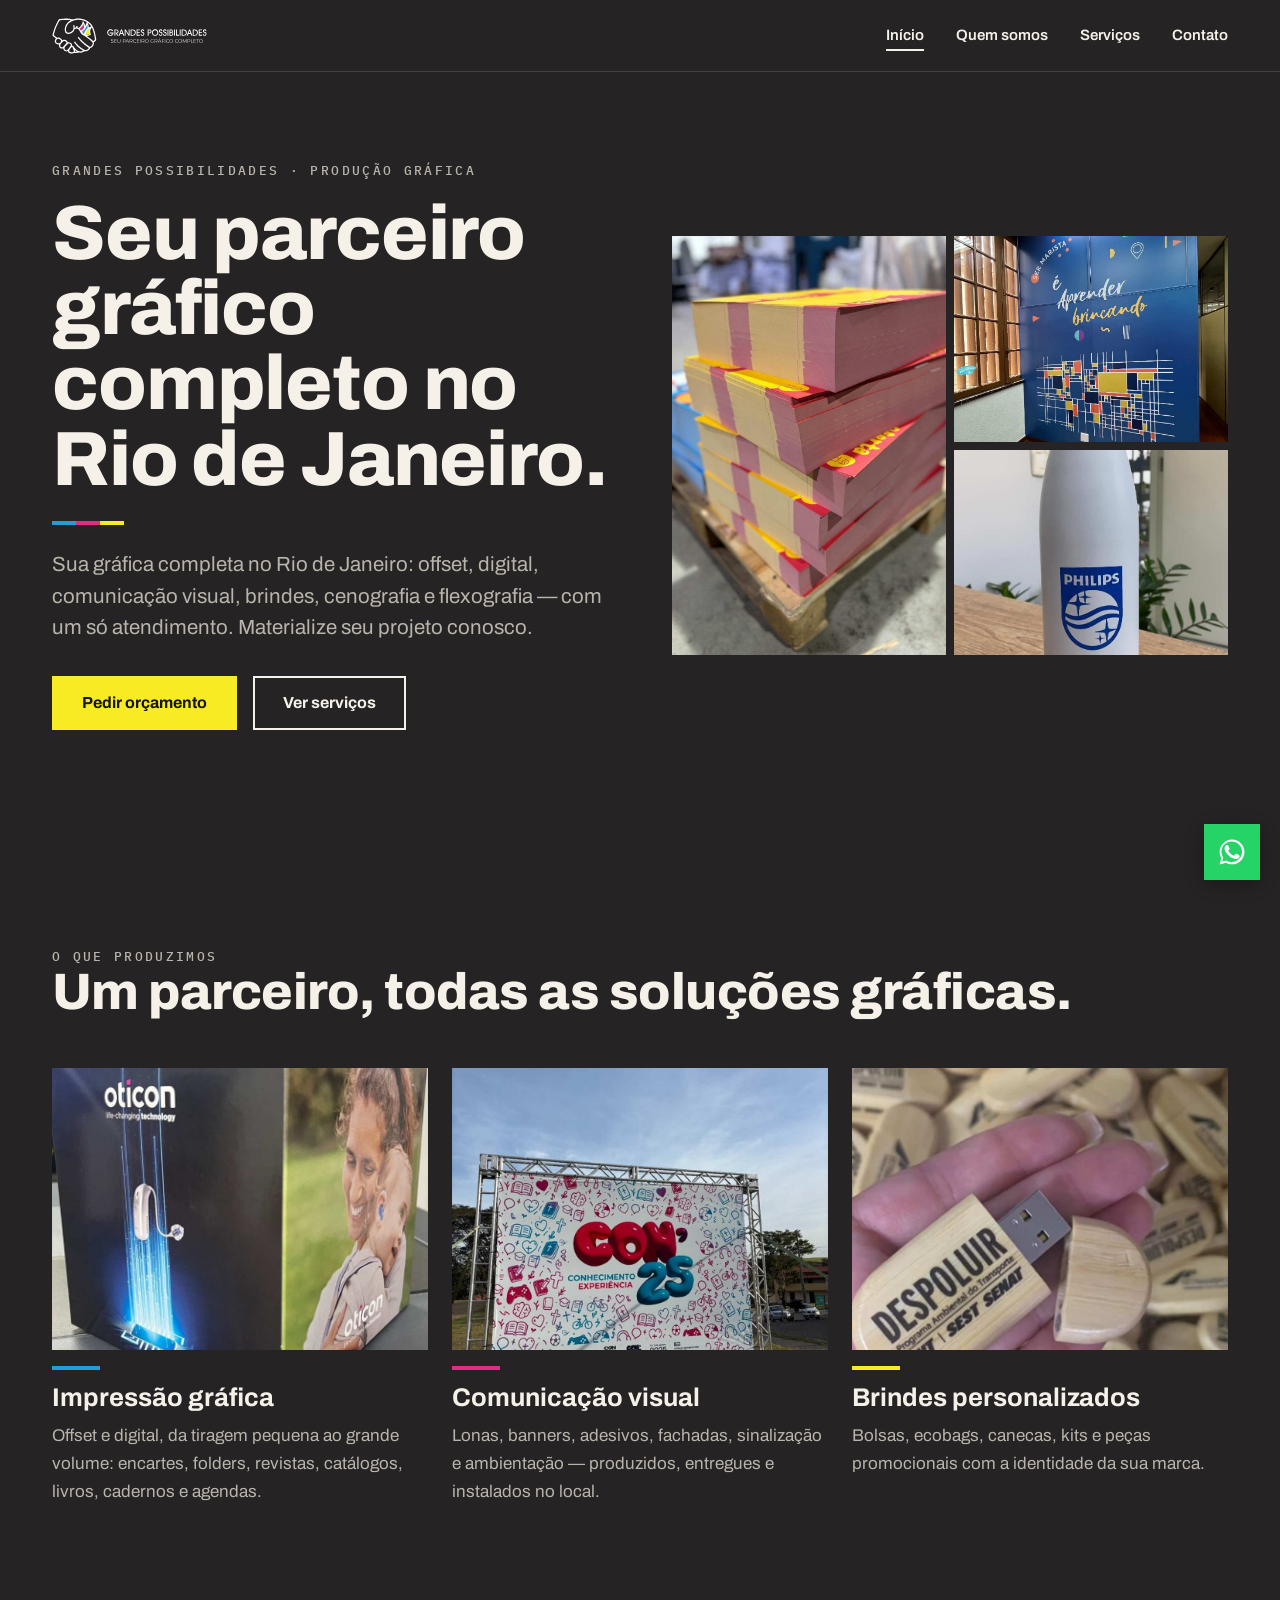
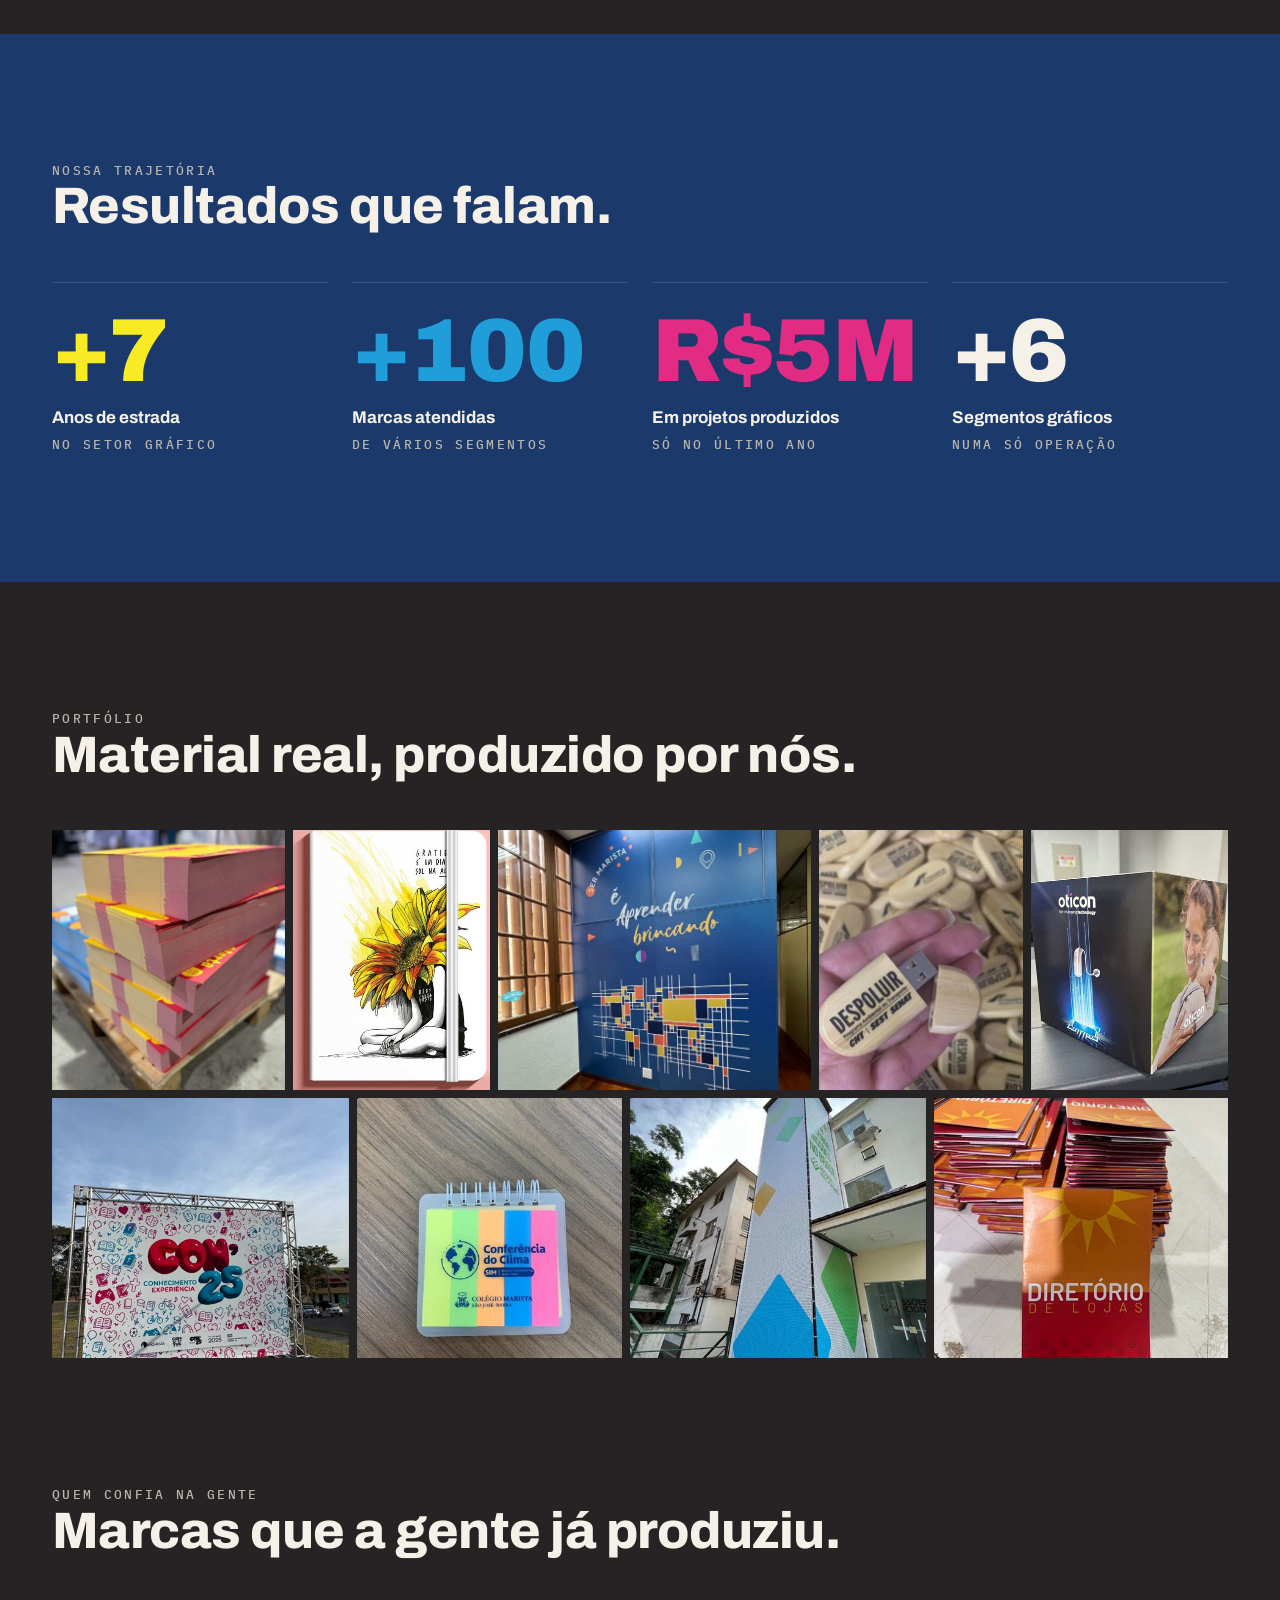
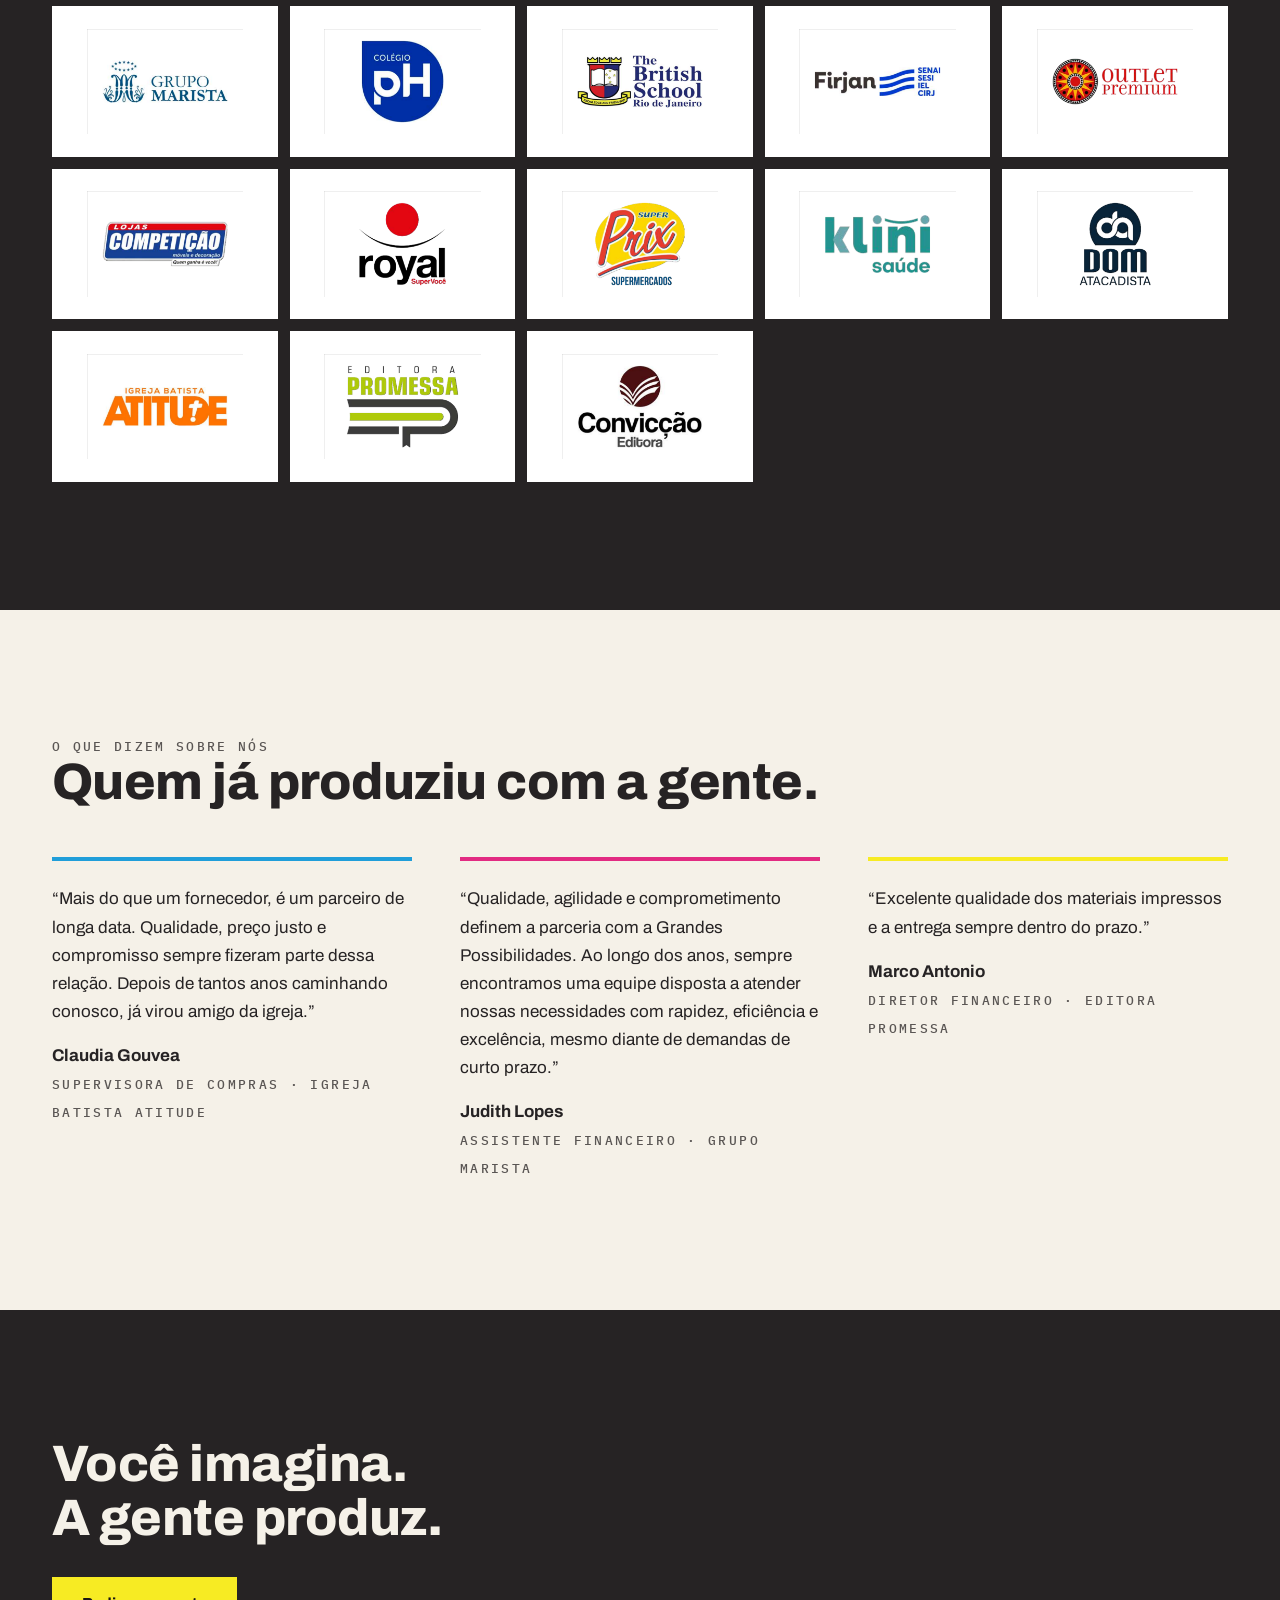
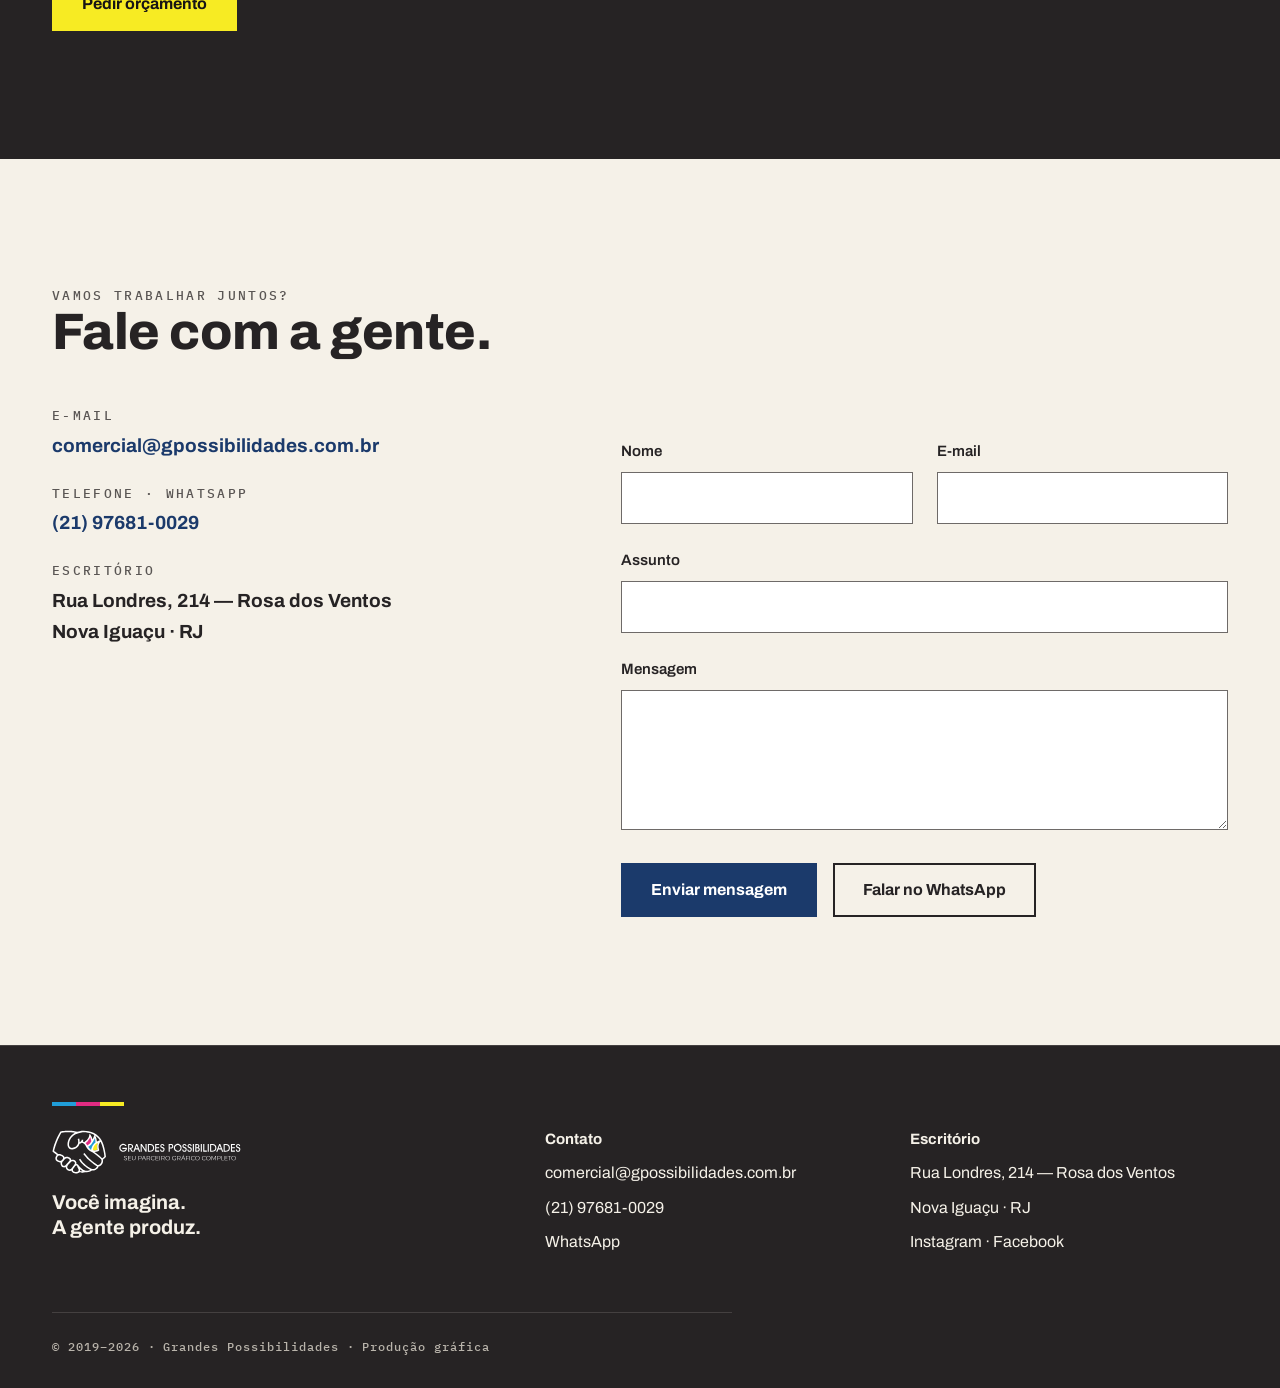
==== index.html @ 7c9da048 "Redesenha o site conforme o capitulo 09 do manual Aplica "A marca em tela", o capitulo que faltava n" ====
<!DOCTYPE html>
<html lang="pt-BR">
<head>
<meta charset="utf-8">
<meta name="viewport" content="width=device-width, initial-scale=1">

<title>Gráfica no Rio de Janeiro | Impressos e Brindes</title>
<meta name="description" content="Gráfica completa no Rio de Janeiro: impressos (folder, revista, panfleto, livro, encarte), comunicação visual, banners, adesivos e brindes personalizados. Peça seu orçamento!">
<link rel="canonical" href="https://www.gpossibilidades.com.br/">

<meta property="og:type" content="website">
<meta property="og:site_name" content="Grandes Possibilidades">
<meta property="og:locale" content="pt_BR">
<meta property="og:title" content="Gráfica no Rio de Janeiro | Impressos e Brindes">
<meta property="og:description" content="Produtora gráfica completa: offset, digital, comunicação visual, brindes, cenografia e flexografia — com um só atendimento.">
<meta property="og:url" content="https://www.gpossibilidades.com.br/">
<meta property="og:image" content="https://www.gpossibilidades.com.br/assets/img/producao/impressao-01.jpg">
<meta name="twitter:card" content="summary_large_image">

<link rel="icon" href="/favicon.ico" sizes="16x16 32x32 48x48">
<link rel="icon" href="/favicon.svg" type="image/svg+xml">
<link rel="icon" href="/assets/img/favicon-48.png" sizes="48x48" type="image/png">
<link rel="icon" href="/assets/img/favicon-192.png" sizes="192x192" type="image/png">
<link rel="apple-touch-icon" href="/assets/img/apple-touch-icon.png">
<link rel="preload" as="font" type="font/woff2" href="/assets/fontes/archivo-var-latin.woff2" crossorigin>
<link rel="stylesheet" href="/assets/css/style.css">

<script type="application/ld+json">
{
  "@context": "https://schema.org",
  "@type": "LocalBusiness",
  "@id": "https://www.gpossibilidades.com.br/#empresa",
  "name": "Grandes Possibilidades",
  "alternateName": "Grandes Possibilidades Produção Gráfica",
  "description": "Produtora gráfica completa no Rio de Janeiro: impressão offset e digital, comunicação visual, brindes personalizados, cenografia e flexografia.",
  "slogan": "Você imagina. A gente produz.",
  "url": "https://www.gpossibilidades.com.br/",
  "logo": "https://www.gpossibilidades.com.br/assets/img/logo-horizontal.svg",
  "image": "https://www.gpossibilidades.com.br/assets/img/producao/impressao-01.jpg",
  "telephone": "+5521976810029",
  "email": "comercial@gpossibilidades.com.br",
  "foundingDate": "2019",
  "priceRange": "$$",
  "address": {
    "@type": "PostalAddress",
    "streetAddress": "Rua Londres, 214 — Rosa dos Ventos",
    "addressLocality": "Nova Iguaçu",
    "addressRegion": "RJ",
    "addressCountry": "BR"
  },
  "areaServed": [
    { "@type": "City", "name": "Nova Iguaçu" },
    { "@type": "City", "name": "Rio de Janeiro" },
    { "@type": "AdministrativeArea", "name": "Baixada Fluminense" },
    { "@type": "State", "name": "Rio de Janeiro" }
  ],
  "sameAs": [
    "https://www.facebook.com/gpossibilidades",
    "https://www.instagram.com/gpossibilidades/"
  ]
}
</script>
</head>

<body>

<a class="sr-only" href="#conteudo">Ir para o conteúdo</a>

<header class="topo">
  <div class="container">
    <a class="marca" href="/" aria-label="Grandes Possibilidades — página inicial">
      <img src="/assets/img/logo-horizontal-branco.svg" alt="Grandes Possibilidades — seu parceiro gráfico completo" width="158" height="36">
    </a>
    <button class="menu-abrir" type="button" aria-expanded="false" aria-controls="menu">Menu</button>
    <nav class="nav" id="menu" aria-label="Menu principal">
      <ul>
        <li><a href="/" aria-current="page">Início</a></li>
        <li><a href="/quem-somos">Quem somos</a></li>
        <li><a href="/servicos">Serviços</a></li>
        <li><a href="/#contato">Contato</a></li>
      </ul>
    </nav>
  </div>
</header>

<main id="conteudo">

  <!-- 1 · TOPO -->
  <section class="capa grafite">
    <div class="container">
      <div>
        <p class="rotulo rotulo--suave">Grandes Possibilidades · Produção gráfica</p>
        <h1>Seu parceiro gráfico completo no Rio de Janeiro.</h1>
        <div class="barra-cmyk" aria-hidden="true"><span></span><span></span><span></span></div>
        <p class="lead">Sua gráfica completa no Rio de Janeiro: offset, digital, comunicação visual, brindes, cenografia e flexografia — com um só atendimento. Materialize seu projeto conosco.</p>
        <div class="acoes">
          <a class="botao botao--primario" href="https://wa.me/5521976810029?text=Ol%C3%A1%21%20Gostaria%20de%20um%20or%C3%A7amento." target="_blank" rel="noopener">Pedir orçamento</a>
          <a class="botao botao--secundario" href="/servicos">Ver serviços</a>
        </div>
      </div>
      <div class="capa-fotos">
        <figure><img src="/assets/img/producao/impressao-01.jpg" width="960" height="1280" alt="Encartes impressos em offset empilhados após o corte" fetchpriority="high"></figure>
        <figure><img src="/assets/img/producao/comunicacao-01.jpg" width="977" height="923" alt="Adesivação de parede instalada em ambiente de escola"></figure>
        <figure><img src="/assets/img/producao/brindes-02.jpg" width="723" height="1131" alt="Garrafa térmica personalizada com a marca do cliente"></figure>
      </div>
    </div>
  </section>

  <!-- 2 · SERVIÇOS -->
  <section class="secao grafite" aria-labelledby="t-servicos">
    <div class="container">
      <p class="rotulo rotulo--suave">O que produzimos</p>
      <h2 id="t-servicos">Um parceiro, todas as soluções gráficas.</h2>
      <div class="cartoes">
        <a class="cartao" href="/impressao-grafica">
          <figure><img src="/assets/img/producao/impressao-03.jpg" width="786" height="1280" loading="lazy" alt="Catálogo com acabamento e encadernação produzidos na gráfica"></figure>
          <div class="traco traco--ciano"></div>
          <h3>Impressão gráfica</h3>
          <p>Offset e digital, da tiragem pequena ao grande volume: encartes, folders, revistas, catálogos, livros, cadernos e agendas.</p>
        </a>
        <a class="cartao" href="/comunicacao-visual">
          <figure><img src="/assets/img/producao/comunicacao-02.jpg" width="972" height="1280" loading="lazy" alt="Painel de grande formato montado em estrutura para evento"></figure>
          <div class="traco traco--magenta"></div>
          <h3>Comunicação visual</h3>
          <p>Lonas, banners, adesivos, fachadas, sinalização e ambientação — produzidos, entregues e instalados no local.</p>
        </a>
        <a class="cartao" href="/brindes">
          <figure><img src="/assets/img/producao/brindes-01.jpg" width="819" height="1280" loading="lazy" alt="Pendrive de madeira personalizado com a marca do cliente"></figure>
          <div class="traco traco--amarelo"></div>
          <h3>Brindes personalizados</h3>
          <p>Bolsas, ecobags, canecas, kits e peças promocionais com a identidade da sua marca.</p>
        </a>
      </div>
    </div>
  </section>

  <!-- 3 · NÚMEROS -->
  <section class="secao azul" aria-labelledby="t-numeros">
    <div class="container">
      <p class="rotulo" style="color:var(--texto-2-escuro)">Nossa trajetória</p>
      <h2 id="t-numeros">Resultados que falam.</h2>
      <div class="numeros">
        <div>
          <span class="numero destaque-amarelo">+7</span>
          <span class="titulo">Anos de estrada</span>
          <span class="rotulo rotulo--suave">no setor gráfico</span>
        </div>
        <div>
          <span class="numero destaque-ciano">+100</span>
          <span class="titulo">Marcas atendidas</span>
          <span class="rotulo rotulo--suave">de vários segmentos</span>
        </div>
        <div>
          <span class="numero destaque-magenta">R$5M</span>
          <span class="titulo">Em projetos produzidos</span>
          <span class="rotulo rotulo--suave">só no último ano</span>
        </div>
        <div>
          <span class="numero">+6</span>
          <span class="titulo">Segmentos gráficos</span>
          <span class="rotulo rotulo--suave">numa só operação</span>
        </div>
      </div>
    </div>
  </section>

  <!-- 4 · PORTFÓLIO -->
  <section class="secao grafite" aria-labelledby="t-portfolio">
    <div class="container">
      <p class="rotulo rotulo--suave">Portfólio</p>
      <h2 id="t-portfolio">Material real, produzido por nós.</h2>
      <div class="galeria">
        <button type="button"><img src="/assets/img/producao/impressao-01-640.jpg" data-grande="/assets/img/producao/impressao-01.jpg" loading="lazy" alt="Encartes impressos em offset empilhados após o corte"></button>
        <button type="button"><img src="/assets/img/producao/impressao-02-640.jpg" data-grande="/assets/img/producao/impressao-02.jpg" loading="lazy" alt="Agenda de capa dura com ilustração impressa em quatro cores"></button>
        <button type="button"><img src="/assets/img/producao/comunicacao-01-640.jpg" data-grande="/assets/img/producao/comunicacao-01.jpg" loading="lazy" alt="Adesivação de parede instalada em ambiente de escola"></button>
        <button type="button"><img src="/assets/img/producao/brindes-01-640.jpg" data-grande="/assets/img/producao/brindes-01.jpg" loading="lazy" alt="Pendrive de madeira personalizado com a marca do cliente"></button>
        <button type="button"><img src="/assets/img/producao/impressao-03-640.jpg" data-grande="/assets/img/producao/impressao-03.jpg" loading="lazy" alt="Catálogo com acabamento e encadernação produzidos na gráfica"></button>
        <button type="button"><img src="/assets/img/producao/comunicacao-02-640.jpg" data-grande="/assets/img/producao/comunicacao-02.jpg" loading="lazy" alt="Painel de grande formato montado em estrutura para evento"></button>
        <button type="button"><img src="/assets/img/producao/brindes-03-640.jpg" data-grande="/assets/img/producao/brindes-03.jpg" loading="lazy" alt="Bloco de anotações personalizado para conferência"></button>
        <button type="button"><img src="/assets/img/producao/comunicacao-03-640.jpg" data-grande="/assets/img/producao/comunicacao-03.jpg" loading="lazy" alt="Fachada de prédio com lona impressa em grande formato"></button>
        <button type="button"><img src="/assets/img/producao/impressao-04-640.jpg" data-grande="/assets/img/producao/impressao-04.jpg" loading="lazy" alt="Diretório de lojas impresso com acabamento especial"></button>
      </div>
    </div>
  </section>

  <!-- 5 · CLIENTES -->
  <section class="secao grafite" aria-labelledby="t-clientes" style="padding-top:0">
    <div class="container">
      <p class="rotulo rotulo--suave">Quem confia na gente</p>
      <h2 id="t-clientes">Marcas que a gente já produziu.</h2>
      <div class="clientes">
        <div><img src="/assets/img/clientes/grupo-marista.png" loading="lazy" alt="Grupo Marista"></div>
        <div><img src="/assets/img/clientes/colegio-ph.png" loading="lazy" alt="Colégio pH"></div>
        <div><img src="/assets/img/clientes/british-school.png" loading="lazy" alt="The British School Rio de Janeiro"></div>
        <div><img src="/assets/img/clientes/firjan.png" loading="lazy" alt="Firjan SENAI SESI IEL CIRJ"></div>
        <div><img src="/assets/img/clientes/outlet-premium.png" loading="lazy" alt="Outlet Premium"></div>
        <div><img src="/assets/img/clientes/lojas-competicao.png" loading="lazy" alt="Lojas Competição"></div>
        <div><img src="/assets/img/clientes/royal.png" loading="lazy" alt="Royal SuperVocê"></div>
        <div><img src="/assets/img/clientes/super-prix.png" loading="lazy" alt="Super Prix Supermercados"></div>
        <div><img src="/assets/img/clientes/klini-saude.png" loading="lazy" alt="Klini Saúde"></div>
        <div><img src="/assets/img/clientes/dom-atacadista.png" loading="lazy" alt="DOM Atacadista"></div>
        <div><img src="/assets/img/clientes/igreja-batista-atitude.png" loading="lazy" alt="Igreja Batista Atitude"></div>
        <div><img src="/assets/img/clientes/editora-promessa.png" loading="lazy" alt="Editora Promessa"></div>
        <div><img src="/assets/img/clientes/conviccao-editora.png" loading="lazy" alt="Convicção Editora"></div>
      </div>
    </div>
  </section>

  <!-- 6 · DEPOIMENTOS -->
  <section class="secao creme" aria-labelledby="t-depoimentos">
    <div class="container">
      <p class="rotulo rotulo--suave">O que dizem sobre nós</p>
      <h2 id="t-depoimentos">Quem já produziu com a gente.</h2>
      <div class="depoimentos">
        <blockquote>
          <p>“Mais do que um fornecedor, é um parceiro de longa data. Qualidade, preço justo e compromisso sempre fizeram parte dessa relação. Depois de tantos anos caminhando conosco, já virou amigo da igreja.”</p>
          <cite>Claudia Gouvea</cite>
          <span class="rotulo rotulo--suave">Supervisora de Compras · Igreja Batista Atitude</span>
        </blockquote>
        <blockquote>
          <p>“Qualidade, agilidade e comprometimento definem a parceria com a Grandes Possibilidades. Ao longo dos anos, sempre encontramos uma equipe disposta a atender nossas necessidades com rapidez, eficiência e excelência, mesmo diante de demandas de curto prazo.”</p>
          <cite>Judith Lopes</cite>
          <span class="rotulo rotulo--suave">Assistente Financeiro · Grupo Marista</span>
        </blockquote>
        <blockquote>
          <p>“Excelente qualidade dos materiais impressos e a entrega sempre dentro do prazo.”</p>
          <cite>Marco Antonio</cite>
          <span class="rotulo rotulo--suave">Diretor Financeiro · Editora Promessa</span>
        </blockquote>
      </div>
    </div>
  </section>

  <!-- 7 · ASSINATURA -->
  <section class="secao grafite assinatura">
    <div class="container">
      <h2>Você imagina.<br>A gente produz.</h2>
      <a class="botao botao--primario" href="https://wa.me/5521976810029?text=Ol%C3%A1%21%20Gostaria%20de%20um%20or%C3%A7amento." target="_blank" rel="noopener">Pedir orçamento</a>
    </div>
  </section>

  <!-- 8 · CONTATO -->
  <section class="secao creme" id="contato" aria-labelledby="t-contato">
    <div class="container">
      <p class="rotulo rotulo--suave">Vamos trabalhar juntos?</p>
      <h2 id="t-contato">Fale com a gente.</h2>
      <div class="contato-grid">
        <div>
          <div class="dado">
            <span class="rotulo rotulo--suave">E-mail</span>
            <a class="link" href="mailto:comercial@gpossibilidades.com.br">comercial@gpossibilidades.com.br</a>
          </div>
          <div class="dado">
            <span class="rotulo rotulo--suave">Telefone · WhatsApp</span>
            <a class="link" href="tel:+5521976810029">(21) 97681-0029</a>
          </div>
          <div class="dado">
            <span class="rotulo rotulo--suave">Escritório</span>
            <p>Rua Londres, 214 — Rosa dos Ventos<br>Nova Iguaçu · RJ</p>
          </div>
        </div>
        <form class="form" data-form novalidate>
          <div class="form-linha">
            <div class="campo">
              <label for="nome">Nome</label>
              <input id="nome" name="Nome" type="text" required autocomplete="name">
            </div>
            <div class="campo">
              <label for="email">E-mail</label>
              <input id="email" name="E-mail" type="email" required autocomplete="email">
            </div>
          </div>
          <div class="campo">
            <label for="assunto">Assunto</label>
            <input id="assunto" name="Assunto" type="text">
          </div>
          <div class="campo">
            <label for="mensagem">Mensagem</label>
            <textarea id="mensagem" name="Mensagem"></textarea>
          </div>
          <div class="form-acoes">
            <button class="botao botao--primario" type="submit">Enviar mensagem</button>
            <a class="botao botao--secundario" href="https://wa.me/5521976810029?text=Ol%C3%A1%21%20Gostaria%20de%20um%20or%C3%A7amento." target="_blank" rel="noopener">Falar no WhatsApp</a>
          </div>
          <p class="form-estado" hidden role="status"></p>
        </form>
      </div>
    </div>
  </section>

</main>

<footer class="rodape grafite">
  <div class="container">
    <div class="barra-cmyk" aria-hidden="true"><span></span><span></span><span></span></div>
    <div class="rodape-grid">
      <div>
        <img class="marca-rodape" src="/assets/img/logo-horizontal-branco.svg" alt="Grandes Possibilidades" width="192" height="44" loading="lazy">
        <p class="assinatura-pequena">Você imagina.<br>A gente produz.</p>
      </div>
      <div>
        <h3>Contato</h3>
        <ul>
          <li><a href="mailto:comercial@gpossibilidades.com.br">comercial@gpossibilidades.com.br</a></li>
          <li><a href="tel:+5521976810029">(21) 97681-0029</a></li>
          <li><a href="https://wa.me/5521976810029" target="_blank" rel="noopener">WhatsApp</a></li>
        </ul>
      </div>
      <div>
        <h3>Escritório</h3>
        <ul>
          <li>Rua Londres, 214 — Rosa dos Ventos</li>
          <li>Nova Iguaçu · RJ</li>
          <li><a href="https://www.instagram.com/gpossibilidades/" target="_blank" rel="noopener">Instagram</a> · <a href="https://www.facebook.com/gpossibilidades" target="_blank" rel="noopener">Facebook</a></li>
        </ul>
      </div>
    </div>
    <p class="legal">© 2019–<span data-ano>2026</span> · Grandes Possibilidades · Produção gráfica</p>
  </div>
</footer>

<a class="zap" href="https://wa.me/5521976810029?text=Ol%C3%A1%21%20Gostaria%20de%20um%20or%C3%A7amento." target="_blank" rel="noopener" aria-label="Falar no WhatsApp">
  <svg viewBox="0 0 24 24" aria-hidden="true"><path d="M17.47 14.38c-.3-.15-1.75-.86-2.02-.96-.27-.1-.47-.15-.67.15-.2.3-.77.96-.94 1.16-.17.2-.35.22-.64.07-.3-.15-1.25-.46-2.38-1.47-.88-.78-1.47-1.75-1.65-2.05-.17-.3-.02-.46.13-.6.13-.14.3-.35.45-.52.15-.17.2-.3.3-.5.1-.2.05-.37-.02-.52-.08-.15-.67-1.6-.92-2.2-.24-.58-.49-.5-.67-.51h-.57c-.2 0-.52.07-.79.37-.27.3-1.04 1.01-1.04 2.47s1.06 2.86 1.21 3.06c.15.2 2.1 3.2 5.08 4.49.71.3 1.26.49 1.69.63.71.22 1.36.19 1.87.12.57-.09 1.75-.72 2-1.41.25-.69.25-1.28.17-1.41-.07-.13-.27-.2-.57-.35zM12.04 2C6.58 2 2.13 6.45 2.13 11.91c0 1.75.46 3.45 1.32 4.95L2 22l5.25-1.38c1.45.79 3.08 1.21 4.79 1.21h.01c5.46 0 9.91-4.45 9.91-9.91C21.96 6.45 17.5 2 12.04 2zm0 18.15h-.01c-1.53 0-3.03-.41-4.34-1.19l-.31-.18-3.23.85.86-3.15-.2-.32a8.2 8.2 0 0 1-1.26-4.36c0-4.54 3.7-8.23 8.25-8.23 2.2 0 4.27.86 5.83 2.42a8.19 8.19 0 0 1 2.41 5.82c0 4.54-3.7 8.23-8.24 8.23z"/></svg>
</a>

<script src="/assets/js/main.js"></script>
</body>
</html>
---- assets/css/style.css ----
/* =========================================================
   GRANDES POSSIBILIDADES
   Folha de estilo construída sobre o Manual de Identidade
   Visual, capítulo 09 — "A marca em tela".
   Nenhuma cor, tamanho ou espaço fora destas variáveis.
   ========================================================= */

@font-face {
  font-family: 'Archivo';
  src: url('/assets/fontes/archivo-var-latin.woff2') format('woff2-variations');
  font-weight: 400 900;
  font-display: swap;
}
@font-face {
  font-family: 'IBM Plex Mono';
  src: url('/assets/fontes/plexmono-500-latin.woff2') format('woff2');
  font-weight: 500;
  font-display: swap;
}

:root {
  /* base 80% */
  --grafite: #262324;
  --preto: #171415;
  --creme: #F5F1E8;
  --branco: #FFFFFF;
  --azul: #1B3A6B;
  --texto-2-escuro: #B9B4AB;
  --texto-2-claro: #5A5654;
  --linha-escura: rgba(245, 241, 232, .14);
  --linha-clara: rgba(38, 35, 36, .16);

  /* acento 20% */
  --ciano: #209ED9;
  --magenta: #E22B82;
  --amarelo: #F7EB23;

  /* tipografia */
  --sans: 'Archivo', Arial, Helvetica, sans-serif;
  --mono: 'IBM Plex Mono', ui-monospace, SFMono-Regular, Menlo, monospace;
  --t-h1: clamp(44px, 6vw, 88px);
  --t-h2: clamp(34px, 4vw, 56px);
  --t-h3: clamp(22px, 2vw, 28px);
  --t-lead: clamp(19px, 1.6vw, 22px);
  --t-body: clamp(17px, 1.25vw, 18px);
  --t-num: clamp(56px, 7vw, 96px);
  --t-label: 13px;
  --t-btn: 16px;

  /* espaço e grid */
  --max: 1240px;
  --texto: 680px;
  --margem: clamp(20px, 4vw, 32px);
  --secao: clamp(72px, 10vw, 128px);
  --gap: 24px;
  --raio: 0;

  --cabecalho: 72px;
}

/* ---------------------------------------------------------
   BASE
   --------------------------------------------------------- */

*, *::before, *::after { box-sizing: border-box; }

html {
  scroll-behavior: smooth;
  scroll-padding-top: var(--cabecalho);
  -webkit-text-size-adjust: 100%;
}

body {
  margin: 0;
  font-family: var(--sans);
  font-size: var(--t-body);
  font-weight: 400;
  line-height: 1.65;
  color: var(--creme);
  background: var(--grafite);
  -webkit-font-smoothing: antialiased;
}

img, svg { display: block; max-width: 100%; }
img { height: auto; border: 0; }

a { color: inherit; text-decoration: none; }

h1, h2, h3, h4, p, figure, ul, ol { margin: 0; }
ul, ol { padding: 0; list-style: none; }

button, input, textarea, select { font: inherit; color: inherit; border-radius: var(--raio); }

::selection { background: var(--amarelo); color: var(--preto); }

.sr-only {
  position: absolute; width: 1px; height: 1px;
  padding: 0; margin: -1px; overflow: hidden;
  clip: rect(0 0 0 0); white-space: nowrap; border: 0;
}

/* foco visível — amarelo no escuro, azul no claro */
:focus-visible { outline: 3px solid var(--amarelo); outline-offset: 4px; }
.sobre-creme :focus-visible, .creme :focus-visible { outline-color: var(--azul); }

/* ---------------------------------------------------------
   ESTRUTURA
   --------------------------------------------------------- */

.container {
  width: 100%;
  max-width: var(--max);
  margin: 0 auto;
  padding-inline: var(--margem);
}

.secao { padding-block: var(--secao); }

.grafite { background: var(--grafite); color: var(--creme); }
.creme   { background: var(--creme);   color: var(--grafite); }
.azul    { background: var(--azul);    color: var(--creme); }

.medida { max-width: var(--texto); }

/* ---------------------------------------------------------
   TIPOGRAFIA
   --------------------------------------------------------- */

.h1, h1 { font-size: var(--t-h1); font-weight: 800; line-height: .98; letter-spacing: -.015em; }
.h2, h2 { font-size: var(--t-h2); font-weight: 800; line-height: 1.05; letter-spacing: -.01em; }
.h3, h3 { font-size: var(--t-h3); font-weight: 700; line-height: 1.25; }

.lead { font-size: var(--t-lead); font-weight: 400; line-height: 1.55; }
p { font-size: var(--t-body); line-height: 1.65; max-width: var(--texto); }

.rotulo {
  font-family: var(--mono);
  font-size: var(--t-label);
  font-weight: 500;
  line-height: 1.4;
  letter-spacing: .18em;
  text-transform: uppercase;
}
.rotulo--ciano { color: var(--ciano); }
.rotulo--magenta { color: var(--magenta); }
.rotulo--amarelo { color: var(--amarelo); }
.rotulo--suave { color: var(--texto-2-escuro); }
.creme .rotulo--suave { color: var(--texto-2-claro); }

.numero { font-size: var(--t-num); font-weight: 900; line-height: 1; letter-spacing: -.02em; }

.destaque-amarelo { color: var(--amarelo); }
.destaque-ciano { color: var(--ciano); }
.destaque-magenta { color: var(--magenta); }

/* ---------------------------------------------------------
   BARRA CMYK — assinatura, nunca navegação
   --------------------------------------------------------- */

.barra-cmyk {
  display: flex;
  gap: 0;
  width: 72px;
  height: 4px;
  overflow: hidden;
}
.barra-cmyk span { flex: 1 1 24px; }
.barra-cmyk span:nth-child(1) { background: var(--ciano); }
.barra-cmyk span:nth-child(2) { background: var(--magenta); }
.barra-cmyk span:nth-child(3) { background: var(--amarelo); }

@media (prefers-reduced-motion: no-preference) {
  .barra-cmyk { animation: desenhar .6s ease-out both; transform-origin: left center; }
  @keyframes desenhar { from { transform: scaleX(0); } to { transform: scaleX(1); } }
}

/* ---------------------------------------------------------
   CABEÇALHO
   --------------------------------------------------------- */

.topo {
  position: sticky;
  top: 0;
  z-index: 100;
  height: var(--cabecalho);
  background: var(--grafite);
  border-bottom: 1px solid var(--linha-escura);
}
.topo .container {
  height: 100%;
  display: flex;
  align-items: center;
  justify-content: space-between;
  gap: var(--gap);
}
.marca img { height: 36px; width: auto; }

.menu-abrir { display: none; background: none; border: 0; padding: 8px 0; cursor: pointer; font-weight: 600; font-size: 15px; color: var(--creme); }

.nav ul { display: flex; align-items: center; gap: 32px; }
.nav a {
  font-size: 15px;
  font-weight: 600;
  padding-block: 6px;
  border-bottom: 2px solid transparent;
  transition: border-color .15s, color .15s;
}
.nav a:hover { border-bottom-color: var(--linha-escura); }
.nav [aria-current="page"] { border-bottom-color: var(--creme); }

/* ---------------------------------------------------------
   BOTÕES
   --------------------------------------------------------- */

.botao {
  display: inline-flex;
  align-items: center;
  justify-content: center;
  gap: 10px;
  font-size: var(--t-btn);
  font-weight: 700;
  line-height: 1;
  padding: 17px 28px;
  border: 2px solid transparent;
  cursor: pointer;
  text-align: center;
  transition: background-color .15s, color .15s, border-color .15s;
}

/* sobre grafite */
.botao--primario { background: var(--amarelo); color: var(--preto); border-color: var(--amarelo); }
.botao--primario:hover { background: var(--creme); border-color: var(--creme); }
.botao--secundario { background: transparent; color: var(--creme); border-color: var(--creme); }
.botao--secundario:hover { background: var(--creme); color: var(--grafite); }

/* sobre creme */
.creme .botao--primario { background: var(--azul); color: var(--branco); border-color: var(--azul); }
.creme .botao--primario:hover { background: var(--grafite); border-color: var(--grafite); }
.creme .botao--secundario { color: var(--grafite); border-color: var(--grafite); }
.creme .botao--secundario:hover { background: var(--grafite); color: var(--creme); }

/* links de texto */
.link { color: var(--ciano); border-bottom: 1px solid transparent; transition: color .15s, border-color .15s; }
.link:hover { color: var(--amarelo); border-bottom-color: var(--amarelo); }
.creme .link { color: var(--azul); }
.creme .link:hover { color: var(--grafite); border-bottom-color: var(--grafite); }

/* ---------------------------------------------------------
   TOPO DA HOME
   --------------------------------------------------------- */

.capa { padding-block: clamp(48px, 7vw, 96px); }
.capa .container {
  display: grid;
  grid-template-columns: minmax(0, 1fr) minmax(0, 1fr);
  gap: clamp(32px, 5vw, 72px);
  align-items: center;
}
.capa h1 { margin-block: 16px 0; }
.capa .barra-cmyk { margin-block: 24px; }
.capa .lead { color: var(--texto-2-escuro); }
.capa .acoes { display: flex; gap: 16px; flex-wrap: wrap; margin-top: 32px; }

.capa-fotos { display: grid; grid-template-columns: 1fr 1fr; gap: 8px; }
.capa-fotos figure { margin: 0; overflow: hidden; background: var(--preto); }
.capa-fotos img { width: 100%; height: 100%; object-fit: cover; }
.capa-fotos figure:first-child { grid-row: span 2; }
.capa-fotos figure:first-child img { aspect-ratio: 3/4; }
.capa-fotos figure:not(:first-child) img { aspect-ratio: 4/3; }

/* ---------------------------------------------------------
   CARTÕES DE SERVIÇO
   --------------------------------------------------------- */

.cartoes { display: grid; grid-template-columns: repeat(3, minmax(0, 1fr)); gap: var(--gap); margin-top: 48px; }
.cartao { display: block; }
.cartao figure { margin: 0 0 16px; overflow: hidden; background: var(--preto); }
.cartao img { width: 100%; aspect-ratio: 4/3; object-fit: cover; transition: transform .2s; }
.cartao:hover img { transform: scale(1.03); }
.cartao .traco { width: 48px; height: 4px; margin-bottom: 12px; }
.cartao h3 { margin-bottom: 8px; }
.cartao p { color: var(--texto-2-escuro); font-size: 17px; }
.traco--ciano { background: var(--ciano); }
.traco--magenta { background: var(--magenta); }
.traco--amarelo { background: var(--amarelo); }

/* ---------------------------------------------------------
   NÚMEROS
   --------------------------------------------------------- */

.numeros { display: grid; grid-template-columns: repeat(4, minmax(0, 1fr)); gap: var(--gap); margin-top: 48px; }
.numeros > div { border-top: 1px solid var(--linha-escura); padding-top: 24px; }
.numeros .numero { display: block; margin-bottom: 8px; }
.numeros .titulo { font-weight: 700; font-size: 17px; display: block; }
.numeros .rotulo { display: block; margin-top: 4px; }

/* ---------------------------------------------------------
   GALERIA
   --------------------------------------------------------- */

.galeria { display: flex; flex-wrap: wrap; gap: 8px; margin-top: 48px; }
.galeria button {
  flex: 1 1 auto;
  height: 260px;
  padding: 0;
  border: 0;
  background: var(--preto);
  cursor: zoom-in;
  overflow: hidden;
}
.galeria img { height: 100%; width: 100%; object-fit: cover; }

dialog.lupa {
  width: min(94vw, 1100px);
  max-height: 92vh;
  padding: 0;
  border: 0;
  background: var(--grafite);
  color: var(--creme);
}
dialog.lupa::backdrop { background: rgba(23, 20, 21, .94); }
dialog.lupa img { width: 100%; max-height: 76vh; object-fit: contain; background: var(--preto); }
.lupa-barra { display: flex; align-items: center; justify-content: space-between; gap: 16px; padding: 16px 20px; }
.lupa-barra button { background: none; border: 0; color: var(--creme); cursor: pointer; font-size: 22px; line-height: 1; padding: 6px 10px; }

/* ---------------------------------------------------------
   CLIENTES
   --------------------------------------------------------- */

.clientes { display: grid; grid-template-columns: repeat(5, minmax(0, 1fr)); gap: 12px; margin-top: 48px; }
.clientes div {
  background: var(--branco);
  aspect-ratio: 3/2;
  min-width: 0;
  display: flex;
  align-items: center;
  justify-content: center;
  padding: 10%;
}
.clientes img { max-width: 100%; max-height: 100%; width: auto; height: auto; object-fit: contain; }

/* ---------------------------------------------------------
   DEPOIMENTOS
   --------------------------------------------------------- */

.depoimentos { display: grid; grid-template-columns: repeat(3, minmax(0, 1fr)); gap: 48px; margin-top: 48px; }
.depoimentos blockquote { margin: 0; border-top: 4px solid; padding-top: 24px; }
.depoimentos blockquote:nth-child(1) { border-color: var(--ciano); }
.depoimentos blockquote:nth-child(2) { border-color: var(--magenta); }
.depoimentos blockquote:nth-child(3) { border-color: var(--amarelo); }
.depoimentos p { font-size: 17px; margin-bottom: 16px; }
.depoimentos cite { font-style: normal; font-weight: 700; display: block; }

/* ---------------------------------------------------------
   ASSINATURA VERBAL
   --------------------------------------------------------- */

.assinatura { text-align: left; }
.assinatura h2 { margin-bottom: 32px; }

/* ---------------------------------------------------------
   CABEÇALHO DAS PÁGINAS INTERNAS
   --------------------------------------------------------- */

.capa-interna { padding-block: clamp(48px, 7vw, 96px) clamp(32px, 4vw, 56px); }
.trilha { margin-bottom: 24px; }
.trilha a { color: var(--texto-2-escuro); }
.trilha a:hover { color: var(--creme); }
.capa-interna .traco { width: 48px; height: 4px; margin-bottom: 16px; }
.capa-interna h1 { margin-bottom: 16px; }
.capa-interna .lead { color: var(--texto-2-escuro); }

/* ---------------------------------------------------------
   FORMULÁRIO — mora no creme
   --------------------------------------------------------- */

.form { max-width: 760px; margin-top: 32px; }
.form-linha { display: grid; grid-template-columns: 1fr 1fr; gap: 24px; }
.campo { margin-bottom: 24px; }
.campo label { display: block; font-weight: 600; font-size: 15px; margin-bottom: 8px; }
.campo input, .campo textarea {
  width: 100%;
  background: var(--branco);
  border: 1.5px solid #6E6A68;
  padding: 0 14px;
  height: 52px;
  font-size: 17px;
  color: var(--grafite);
}
.campo textarea { height: auto; min-height: 140px; padding: 14px; resize: vertical; line-height: 1.5; }
.campo input:focus, .campo textarea:focus { outline: 3px solid var(--azul); outline-offset: 2px; border-color: var(--azul); border-width: 2px; }
.campo[data-erro] input, .campo[data-erro] textarea { border-color: var(--magenta); border-width: 2px; }
.erro { display: flex; align-items: flex-start; gap: 8px; margin-top: 8px; font-size: 15px; color: var(--grafite); }
.erro::before { content: ""; width: 10px; height: 10px; background: var(--magenta); flex: none; margin-top: 6px; }
.form-acoes { display: flex; gap: 16px; flex-wrap: wrap; align-items: center; margin-top: 8px; }
.form-estado { display: flex; align-items: flex-start; gap: 8px; font-size: 16px; margin-top: 24px; font-weight: 600; }
.form-estado::before { content: ""; width: 10px; height: 10px; background: var(--ciano); flex: none; margin-top: 7px; }
.form-estado[hidden] { display: none; }

/* ---------------------------------------------------------
   CONTATO
   --------------------------------------------------------- */

.contato-grid { display: grid; grid-template-columns: minmax(0, 1fr) minmax(0, 1.2fr); gap: clamp(32px, 5vw, 72px); margin-top: 48px; align-items: start; }
.dado { margin-bottom: 24px; }
.dado .rotulo { display: block; margin-bottom: 4px; }
.dado a, .dado p { font-size: 19px; font-weight: 700; }

/* ---------------------------------------------------------
   RODAPÉ
   --------------------------------------------------------- */

.rodape { border-top: 1px solid var(--linha-escura); padding-block: 56px 32px; }
.rodape .barra-cmyk { margin-bottom: 24px; }
.rodape-grid { display: grid; grid-template-columns: minmax(0, 1.4fr) minmax(0, 1fr) minmax(0, 1fr); gap: 48px; }
.rodape img.marca-rodape { height: 44px; width: auto; margin-bottom: 16px; }
.rodape .assinatura-pequena { font-size: 20px; font-weight: 700; line-height: 1.25; }
.rodape h3 { font-size: 15px; font-weight: 700; margin-bottom: 12px; }
.rodape li { margin-bottom: 8px; font-size: 16px; }
.rodape a:hover { color: var(--amarelo); }
.rodape .legal { font-family: var(--mono); font-size: 12px; letter-spacing: .08em; color: var(--texto-2-escuro); border-top: 1px solid var(--linha-escura); margin-top: 48px; padding-top: 24px; }

/* ---------------------------------------------------------
   WHATSAPP FLUTUANTE
   --------------------------------------------------------- */

.zap {
  position: fixed; right: 20px; bottom: 20px; z-index: 90;
  width: 56px; height: 56px;
  background: #25D366;
  display: grid; place-items: center;
  box-shadow: 0 4px 18px rgba(0, 0, 0, .3);
  transition: transform .15s;
}
.zap:hover { transform: scale(1.06); }
.zap svg { width: 30px; height: 30px; fill: #fff; }

/* ---------------------------------------------------------
   RESPONSIVO — cortes em 1200, 900 e 600
   --------------------------------------------------------- */

@media (max-width: 1200px) {
  .clientes { grid-template-columns: repeat(4, minmax(0, 1fr)); }
}

@media (max-width: 900px) {
  :root { --cabecalho: 60px; }

  .menu-abrir { display: block; }
  .nav {
    position: fixed; inset: var(--cabecalho) 0 0;
    background: var(--grafite);
    padding: 24px var(--margem);
    transform: translateY(-8px);
    opacity: 0; visibility: hidden;
    transition: opacity .15s, transform .15s, visibility .15s;
    overflow-y: auto;
  }
  .nav.aberto { opacity: 1; visibility: visible; transform: none; }
  .nav ul { flex-direction: column; align-items: stretch; gap: 0; }
  .nav li { border-bottom: 1px solid var(--linha-escura); }
  .nav a { display: block; padding: 18px 0; font-size: 19px; border-bottom: 0; }
  .nav [aria-current="page"] { color: var(--amarelo); }

  .capa .container { grid-template-columns: 1fr; }
  .capa-fotos { grid-template-columns: 1fr 1fr; }
  .capa-fotos figure:first-child { grid-column: span 2; grid-row: auto; }
  .capa-fotos figure:first-child img { aspect-ratio: 16/9; }

  .cartoes { grid-template-columns: repeat(2, minmax(0, 1fr)); }
  .numeros { grid-template-columns: repeat(2, minmax(0, 1fr)); gap: 32px; }
  .depoimentos { grid-template-columns: 1fr; gap: 32px; }
  .contato-grid, .rodape-grid { grid-template-columns: 1fr; gap: 32px; }
  .galeria button { height: 200px; }
}

@media (max-width: 600px) {
  .cartoes { grid-template-columns: 1fr; }
  .clientes { grid-template-columns: repeat(2, minmax(0, 1fr)); }
  .galeria button { height: 160px; flex-basis: 40%; }
  .form-linha { grid-template-columns: 1fr; gap: 0; }
  .capa .acoes .botao, .form-acoes .botao { width: 100%; }
  .zap { right: 14px; bottom: 14px; width: 52px; height: 52px; }
}

@media (prefers-reduced-motion: reduce) {
  html { scroll-behavior: auto; }
  *, *::before, *::after { animation-duration: .01ms !important; transition-duration: .01ms !important; }
}

.traco--creme { background: var(--creme); }
.processo { display: grid; grid-template-columns: repeat(5, minmax(0, 1fr)); gap: var(--gap); margin-top: 48px; }
.processo > div { border-top: 4px solid; padding-top: 20px; }
.processo > div:nth-child(1) { border-color: var(--ciano); }
.processo > div:nth-child(2) { border-color: var(--magenta); }
.processo > div:nth-child(3) { border-color: var(--amarelo); }
.processo > div:nth-child(4) { border-color: var(--ciano); }
.processo > div:nth-child(5) { border-color: var(--magenta); }
.processo h3 { font-size: 20px; margin: 8px 0; }
.processo p { font-size: 16px; color: var(--texto-2-escuro); }
.creme .processo p { color: var(--texto-2-claro); }
.segmentos { display: grid; grid-template-columns: repeat(3, minmax(0, 1fr)); gap: var(--gap); margin-top: 48px; }
.segmento { border-top: 4px solid; padding-top: 20px; }
.segmento h3 { margin-bottom: 8px; }
.segmento p { font-size: 17px; color: var(--texto-2-escuro); }
@media (max-width: 900px) { .processo, .segmentos { grid-template-columns: repeat(2, minmax(0, 1fr)); } }
@media (max-width: 600px) { .processo, .segmentos { grid-template-columns: 1fr; } }
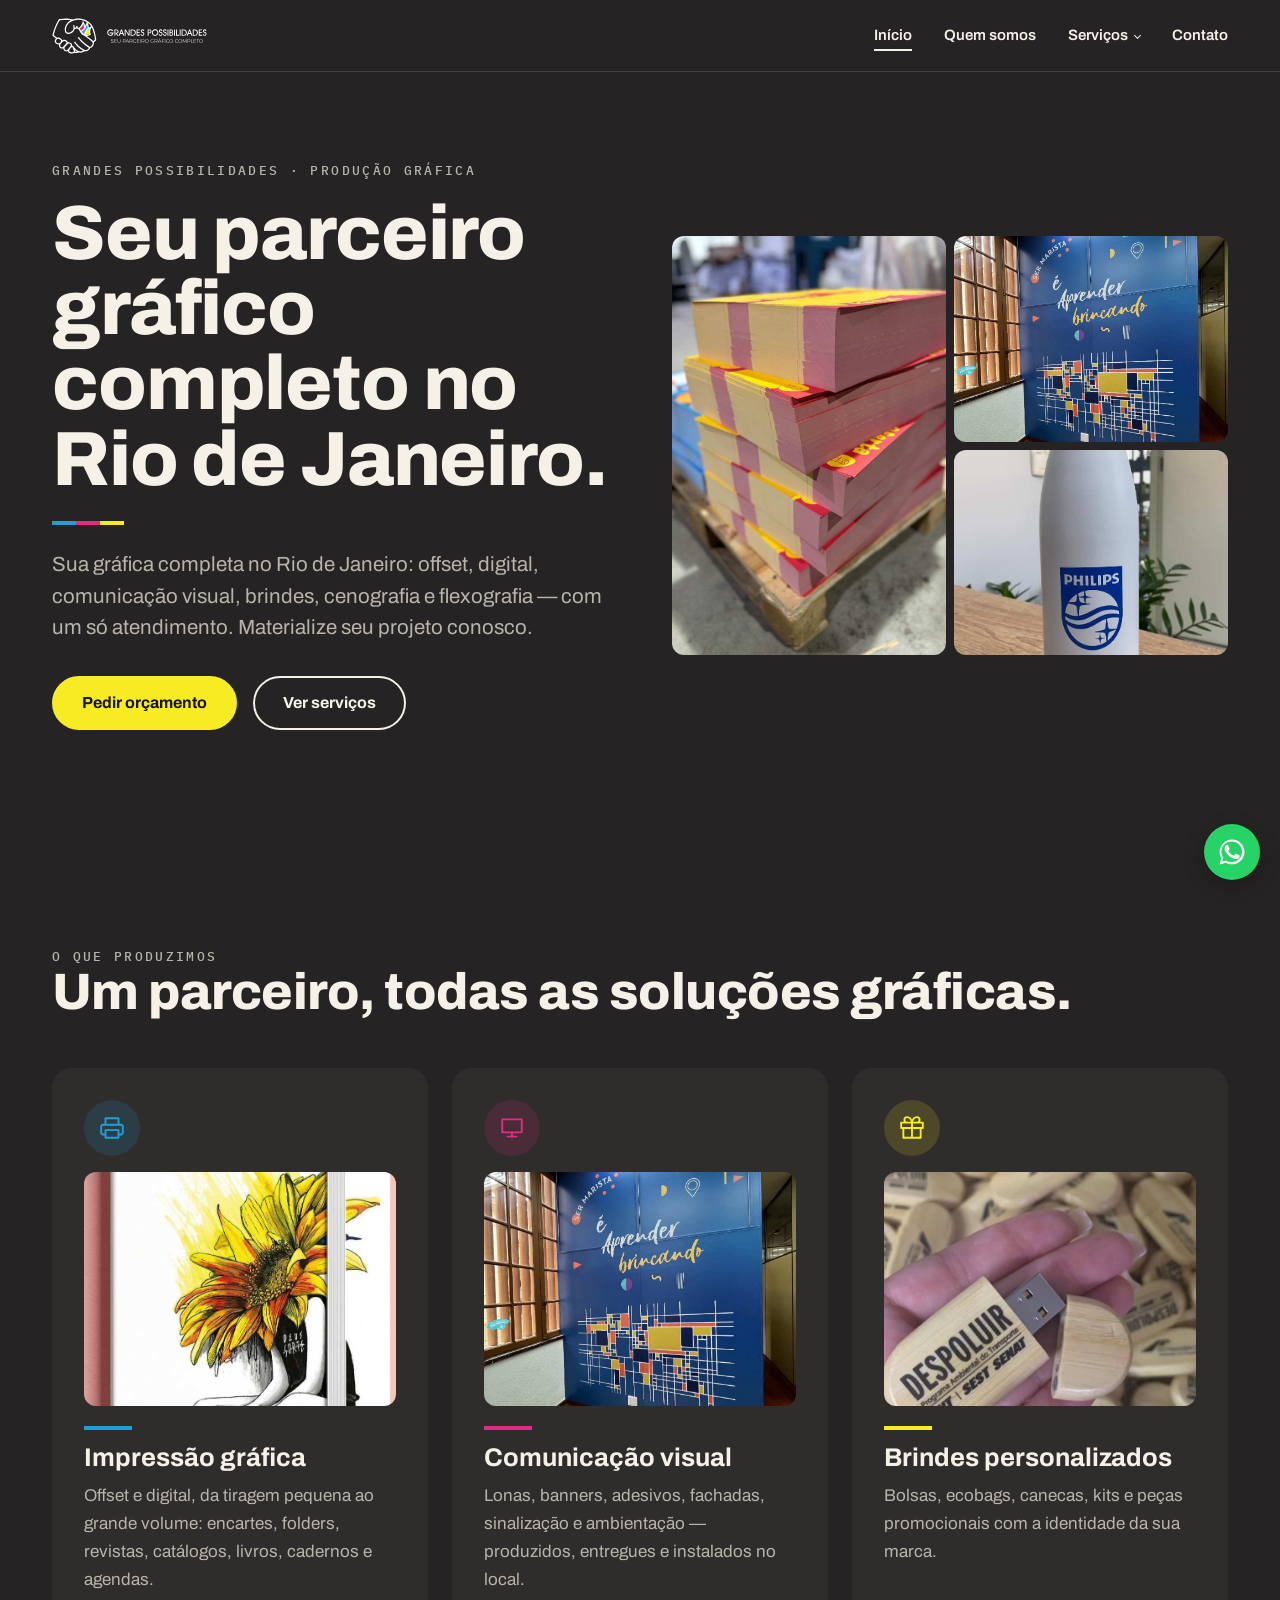
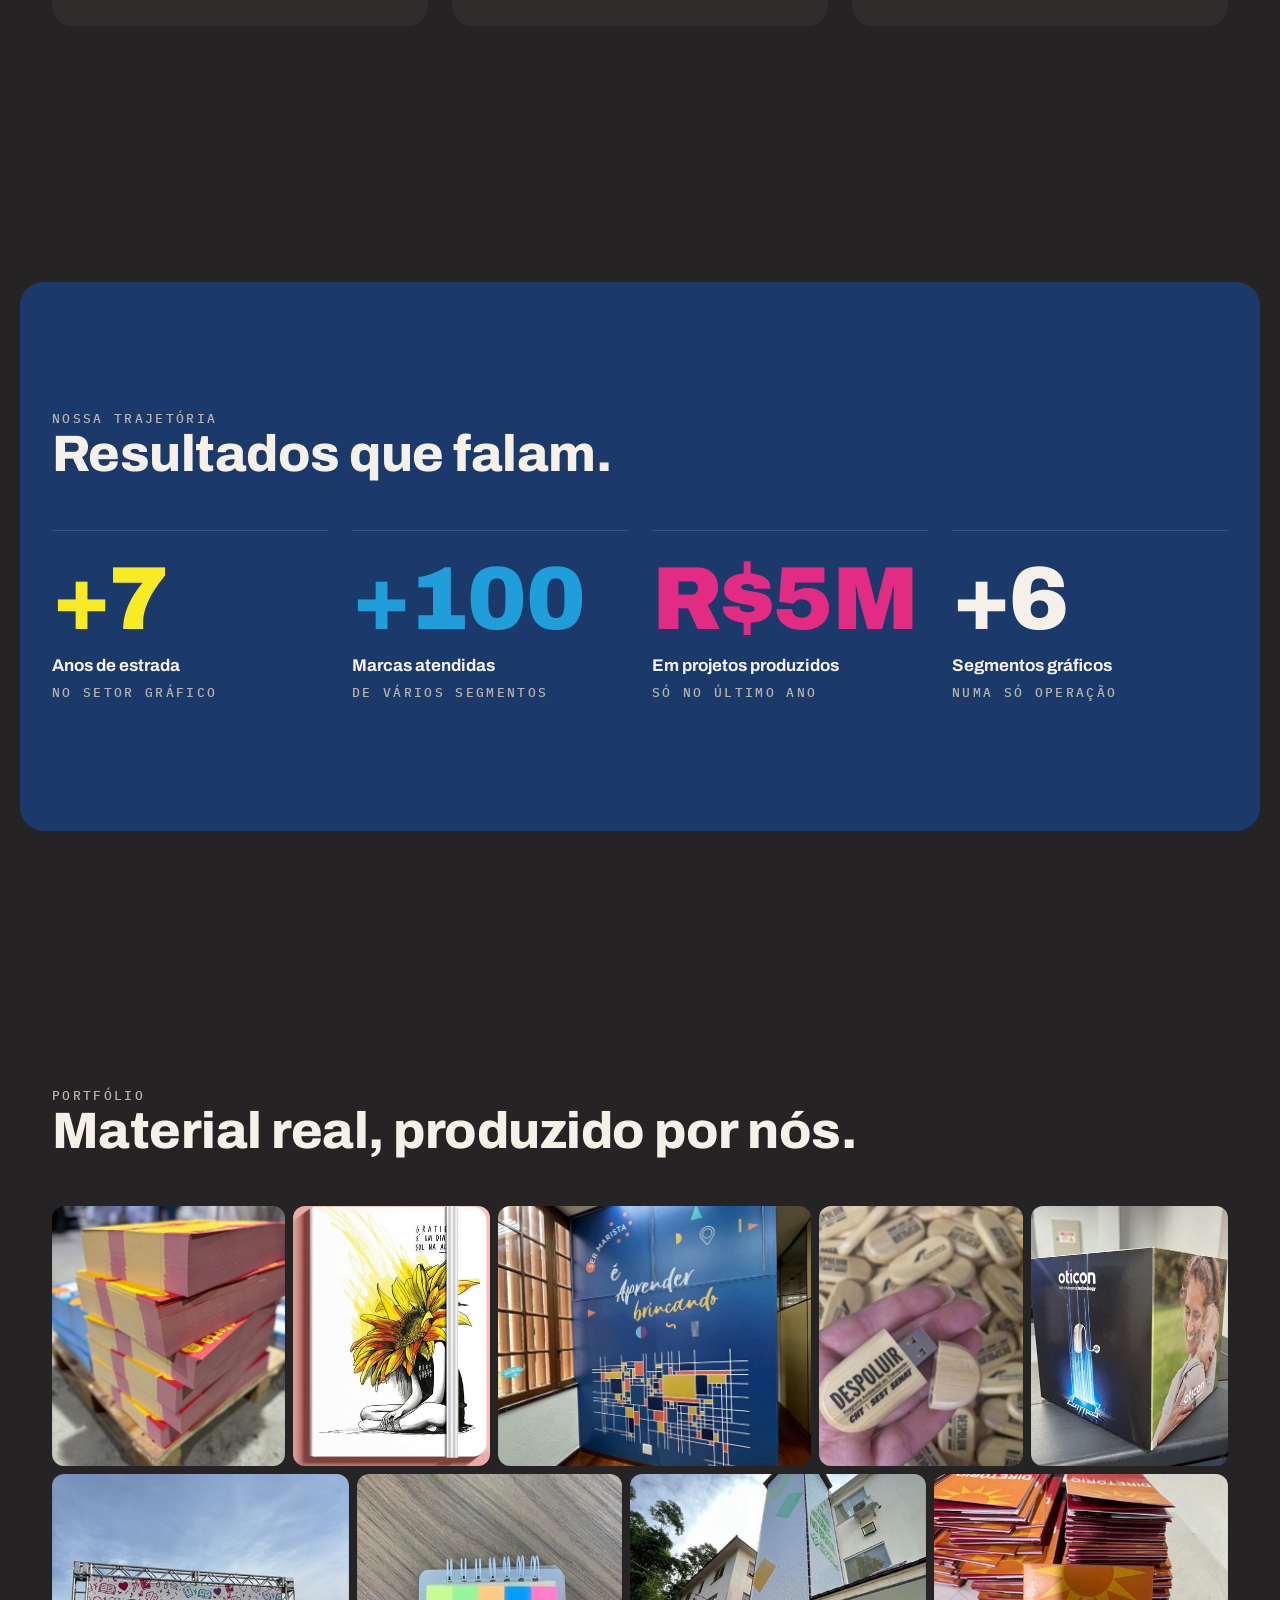
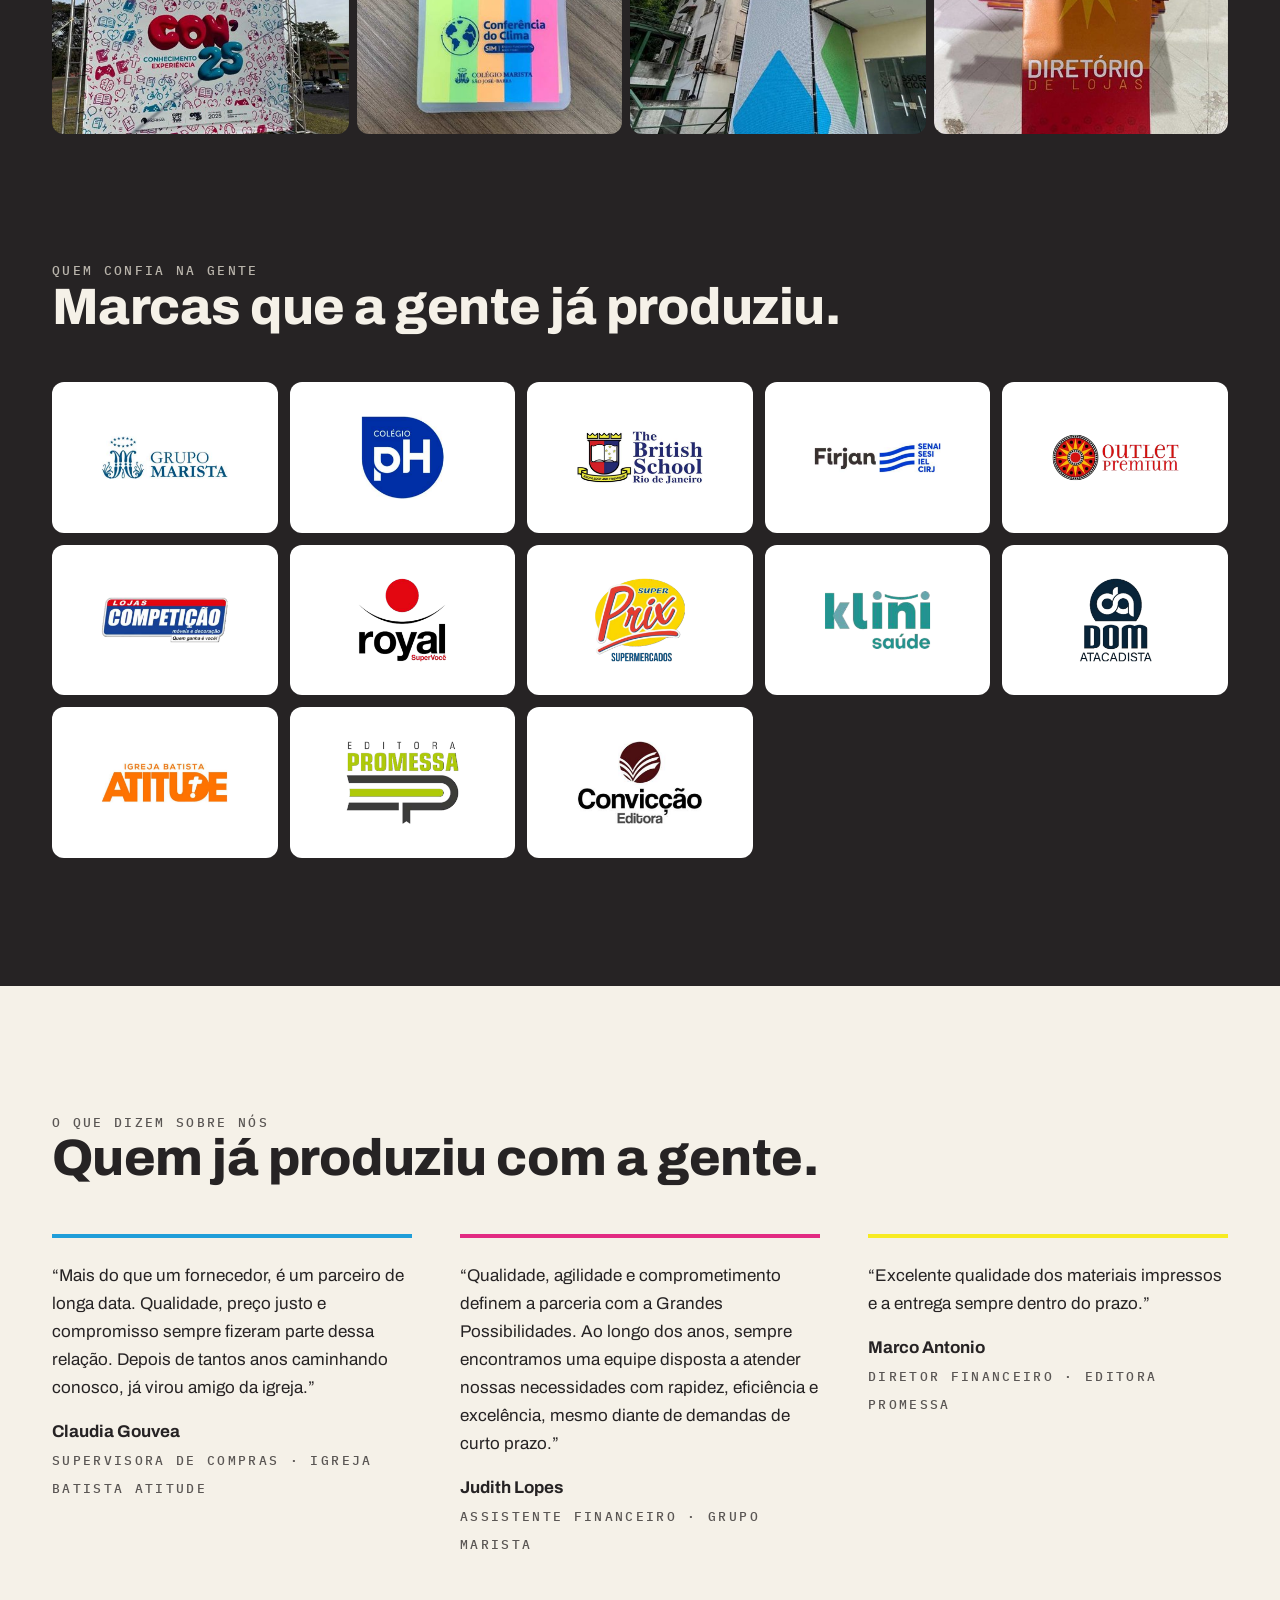
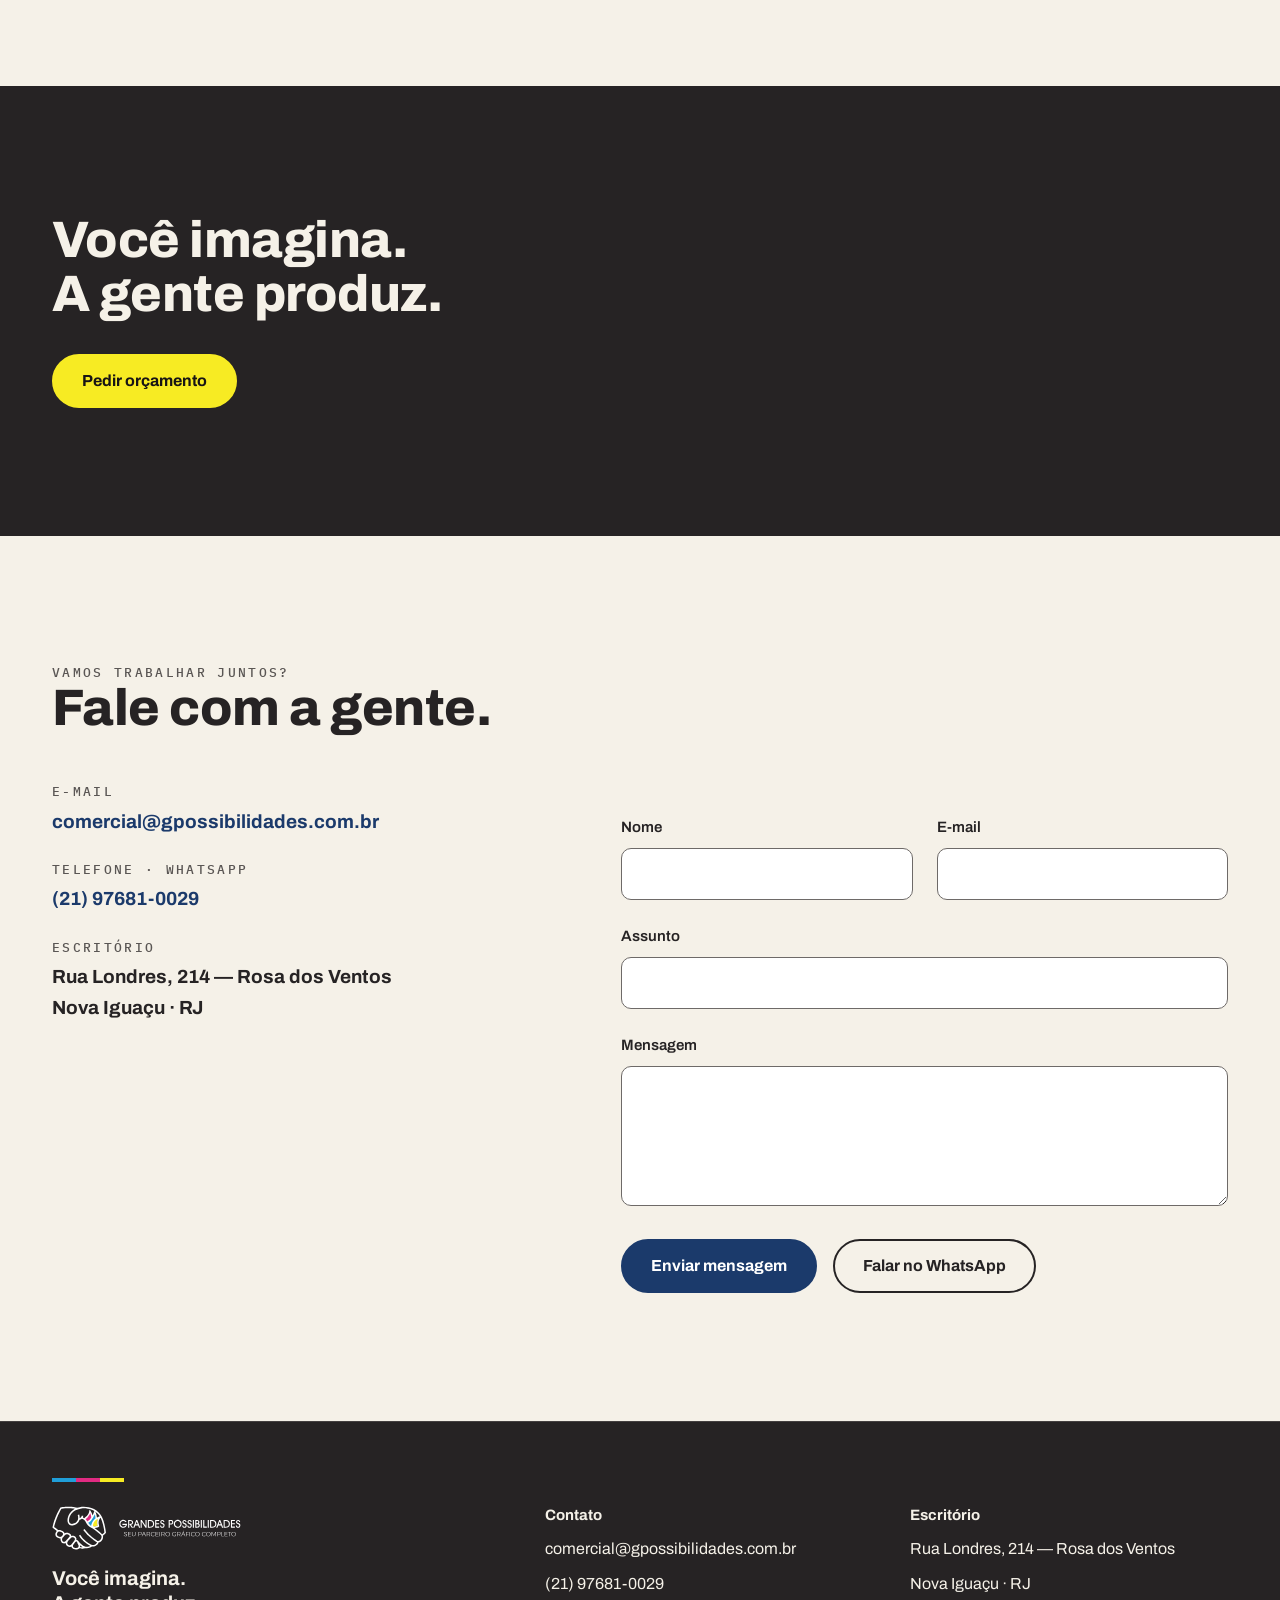
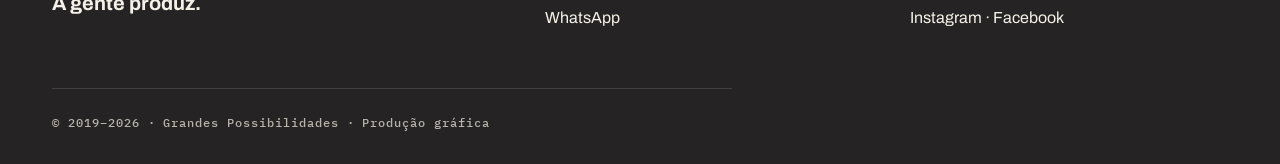
==== commit 435a1a6c: "Aplica o documento de correcoes do site Formulario (item 2) - Passa a enviar de verdade por e-mail, " ====
--- a/index.html
+++ b/index.html
@@ -5,16 +5,16 @@
 <meta name="viewport" content="width=device-width, initial-scale=1">
 
 <title>Gráfica no Rio de Janeiro | Impressos e Brindes</title>
-<meta name="description" content="Gráfica completa no Rio de Janeiro: impressos (folder, revista, panfleto, livro, encarte), comunicação visual, banners, adesivos e brindes personalizados. Peça seu orçamento!">
+<meta name="description" content="Produtora gráfica no Rio de Janeiro: impressos, comunicação visual e brindes personalizados. Escritório em Nova Iguaçu, atendendo a Baixada Fluminense e todo o estado. Peça seu orçamento!">
 <link rel="canonical" href="https://www.gpossibilidades.com.br/">
 
 <meta property="og:type" content="website">
 <meta property="og:site_name" content="Grandes Possibilidades">
 <meta property="og:locale" content="pt_BR">
 <meta property="og:title" content="Gráfica no Rio de Janeiro | Impressos e Brindes">
-<meta property="og:description" content="Produtora gráfica completa: offset, digital, comunicação visual, brindes, cenografia e flexografia — com um só atendimento.">
+<meta property="og:description" content="Produtora gráfica no Rio de Janeiro: impressos, comunicação visual e brindes personalizados. Escritório em Nova Iguaçu, atendendo a Baixada Fluminense e todo o estado. Peça seu orçamento!">
 <meta property="og:url" content="https://www.gpossibilidades.com.br/">
-<meta property="og:image" content="https://www.gpossibilidades.com.br/assets/img/producao/impressao-01.jpg">
+<meta property="og:image" content="https://www.gpossibilidades.com.br/assets/img/compartilhar.png">
 <meta name="twitter:card" content="summary_large_image">
 
 <link rel="icon" href="/favicon.ico" sizes="16x16 32x32 48x48">
@@ -76,7 +76,14 @@
       <ul>
         <li><a href="/" aria-current="page">Início</a></li>
         <li><a href="/quem-somos">Quem somos</a></li>
-        <li><a href="/servicos">Serviços</a></li>
+        <li class="tem-sub">
+          <a href="/servicos">Serviços</a>
+          <ul class="submenu">
+            <li><a href="/impressao-grafica">Impressão gráfica</a></li>
+            <li><a href="/comunicacao-visual">Comunicação visual</a></li>
+            <li><a href="/brindes">Brindes</a></li>
+          </ul>
+        </li>
         <li><a href="/#contato">Contato</a></li>
       </ul>
     </nav>
@@ -107,24 +114,27 @@
   </section>
 
   <!-- 2 · SERVIÇOS -->
-  <section class="secao grafite" aria-labelledby="t-servicos">
+  <section class="surge secao grafite" aria-labelledby="t-servicos">
     <div class="container">
       <p class="rotulo rotulo--suave">O que produzimos</p>
       <h2 id="t-servicos">Um parceiro, todas as soluções gráficas.</h2>
       <div class="cartoes">
         <a class="cartao" href="/impressao-grafica">
-          <figure><img src="/assets/img/producao/impressao-03.jpg" width="786" height="1280" loading="lazy" alt="Catálogo com acabamento e encadernação produzidos na gráfica"></figure>
+          <div class="icone icone--ciano"><svg viewBox="0 0 24 24" aria-hidden="true" stroke-linecap="round" stroke-linejoin="round"><path d="M6 9V3h12v6M6 18H4a2 2 0 0 1-2-2v-5a2 2 0 0 1 2-2h16a2 2 0 0 1 2 2v5a2 2 0 0 1-2 2h-2M6 14h12v7H6z"/></svg></div>
+          <figure><img src="/assets/img/producao/impressao-02.jpg" width="743" height="1212" loading="lazy" alt="Agenda de capa dura com ilustração impressa em quatro cores"></figure>
           <div class="traco traco--ciano"></div>
           <h3>Impressão gráfica</h3>
           <p>Offset e digital, da tiragem pequena ao grande volume: encartes, folders, revistas, catálogos, livros, cadernos e agendas.</p>
         </a>
         <a class="cartao" href="/comunicacao-visual">
-          <figure><img src="/assets/img/producao/comunicacao-02.jpg" width="972" height="1280" loading="lazy" alt="Painel de grande formato montado em estrutura para evento"></figure>
+          <div class="icone icone--magenta"><svg viewBox="0 0 24 24" aria-hidden="true" stroke-linecap="round" stroke-linejoin="round"><path d="M3 4h18v12H3zM8 20h8M12 16v4"/></svg></div>
+          <figure><img src="/assets/img/producao/comunicacao-01.jpg" width="977" height="923" loading="lazy" alt="Adesivação de parede instalada em ambiente de escola"></figure>
           <div class="traco traco--magenta"></div>
           <h3>Comunicação visual</h3>
           <p>Lonas, banners, adesivos, fachadas, sinalização e ambientação — produzidos, entregues e instalados no local.</p>
         </a>
         <a class="cartao" href="/brindes">
+          <div class="icone icone--amarelo"><svg viewBox="0 0 24 24" aria-hidden="true" stroke-linecap="round" stroke-linejoin="round"><path d="M20 12v9H4v-9M2 7h20v5H2zM12 21V7M12 7H7.5a2.5 2.5 0 0 1 0-5C11 2 12 7 12 7zM12 7h4.5a2.5 2.5 0 0 0 0-5C13 2 12 7 12 7z"/></svg></div>
           <figure><img src="/assets/img/producao/brindes-01.jpg" width="819" height="1280" loading="lazy" alt="Pendrive de madeira personalizado com a marca do cliente"></figure>
           <div class="traco traco--amarelo"></div>
           <h3>Brindes personalizados</h3>
@@ -135,7 +145,7 @@
   </section>
 
   <!-- 3 · NÚMEROS -->
-  <section class="secao azul" aria-labelledby="t-numeros">
+  <section class="surge secao azul bloco" aria-labelledby="t-numeros">
     <div class="container">
       <p class="rotulo" style="color:var(--texto-2-escuro)">Nossa trajetória</p>
       <h2 id="t-numeros">Resultados que falam.</h2>
@@ -165,7 +175,7 @@
   </section>
 
   <!-- 4 · PORTFÓLIO -->
-  <section class="secao grafite" aria-labelledby="t-portfolio">
+  <section class="surge secao grafite" aria-labelledby="t-portfolio">
     <div class="container">
       <p class="rotulo rotulo--suave">Portfólio</p>
       <h2 id="t-portfolio">Material real, produzido por nós.</h2>
@@ -174,17 +184,17 @@
         <button type="button"><img src="/assets/img/producao/impressao-02-640.jpg" data-grande="/assets/img/producao/impressao-02.jpg" loading="lazy" alt="Agenda de capa dura com ilustração impressa em quatro cores"></button>
         <button type="button"><img src="/assets/img/producao/comunicacao-01-640.jpg" data-grande="/assets/img/producao/comunicacao-01.jpg" loading="lazy" alt="Adesivação de parede instalada em ambiente de escola"></button>
         <button type="button"><img src="/assets/img/producao/brindes-01-640.jpg" data-grande="/assets/img/producao/brindes-01.jpg" loading="lazy" alt="Pendrive de madeira personalizado com a marca do cliente"></button>
-        <button type="button"><img src="/assets/img/producao/impressao-03-640.jpg" data-grande="/assets/img/producao/impressao-03.jpg" loading="lazy" alt="Catálogo com acabamento e encadernação produzidos na gráfica"></button>
+        <button type="button"><img src="/assets/img/producao/impressao-03-640.jpg" data-grande="/assets/img/producao/impressao-03.jpg" loading="lazy" alt="Cubo de papel impresso em quatro cores para ponto de venda"></button>
         <button type="button"><img src="/assets/img/producao/comunicacao-02-640.jpg" data-grande="/assets/img/producao/comunicacao-02.jpg" loading="lazy" alt="Painel de grande formato montado em estrutura para evento"></button>
         <button type="button"><img src="/assets/img/producao/brindes-03-640.jpg" data-grande="/assets/img/producao/brindes-03.jpg" loading="lazy" alt="Bloco de anotações personalizado para conferência"></button>
-        <button type="button"><img src="/assets/img/producao/comunicacao-03-640.jpg" data-grande="/assets/img/producao/comunicacao-03.jpg" loading="lazy" alt="Fachada de prédio com lona impressa em grande formato"></button>
-        <button type="button"><img src="/assets/img/producao/impressao-04-640.jpg" data-grande="/assets/img/producao/impressao-04.jpg" loading="lazy" alt="Diretório de lojas impresso com acabamento especial"></button>
+        <button type="button"><img src="/assets/img/producao/comunicacao-03-640.jpg" data-grande="/assets/img/producao/comunicacao-03.jpg" loading="lazy" alt="Instalação de lona de grande formato com caminhão munck"></button>
+        <button type="button"><img src="/assets/img/producao/impressao-04-640.jpg" data-grande="/assets/img/producao/impressao-04.jpg" loading="lazy" alt="Folder do diretório de lojas impresso em quatro cores"></button>
       </div>
     </div>
   </section>
 
   <!-- 5 · CLIENTES -->
-  <section class="secao grafite" aria-labelledby="t-clientes" style="padding-top:0">
+  <section class="surge secao grafite" aria-labelledby="t-clientes" style="padding-top:0">
     <div class="container">
       <p class="rotulo rotulo--suave">Quem confia na gente</p>
       <h2 id="t-clientes">Marcas que a gente já produziu.</h2>
@@ -207,7 +217,7 @@
   </section>
 
   <!-- 6 · DEPOIMENTOS -->
-  <section class="secao creme" aria-labelledby="t-depoimentos">
+  <section class="surge secao creme" aria-labelledby="t-depoimentos">
     <div class="container">
       <p class="rotulo rotulo--suave">O que dizem sobre nós</p>
       <h2 id="t-depoimentos">Quem já produziu com a gente.</h2>
@@ -232,7 +242,7 @@
   </section>
 
   <!-- 7 · ASSINATURA -->
-  <section class="secao grafite assinatura">
+  <section class="surge secao grafite assinatura">
     <div class="container">
       <h2>Você imagina.<br>A gente produz.</h2>
       <a class="botao botao--primario" href="https://wa.me/5521976810029?text=Ol%C3%A1%21%20Gostaria%20de%20um%20or%C3%A7amento." target="_blank" rel="noopener">Pedir orçamento</a>
@@ -240,7 +250,7 @@
   </section>
 
   <!-- 8 · CONTATO -->
-  <section class="secao creme" id="contato" aria-labelledby="t-contato">
+  <section class="surge secao creme" id="contato" aria-labelledby="t-contato">
     <div class="container">
       <p class="rotulo rotulo--suave">Vamos trabalhar juntos?</p>
       <h2 id="t-contato">Fale com a gente.</h2>
@@ -259,7 +269,12 @@
             <p>Rua Londres, 214 — Rosa dos Ventos<br>Nova Iguaçu · RJ</p>
           </div>
         </div>
-        <form class="form" data-form novalidate>
+        <form class="form" data-form novalidate action="https://api.web3forms.com/submit" method="POST">
+          <input type="hidden" name="access_key" value="000b3480-ad19-4293-ba53-843ecad4bc43">
+          <input type="hidden" name="subject" value="Contato pelo site gpossibilidades.com.br">
+          <input type="hidden" name="from_name" value="Site Grandes Possibilidades">
+          <input type="hidden" name="redirect" value="https://www.gpossibilidades.com.br/obrigado">
+          <input type="checkbox" name="botcheck" class="sr-only" tabindex="-1" autocomplete="off">
           <div class="form-linha">
             <div class="campo">
               <label for="nome">Nome</label>
--- a/assets/css/style.css
+++ b/assets/css/style.css
@@ -55,6 +55,13 @@
   --gap: 24px;
   --raio: 0;
 
+  /* cantos — o documento de correções revoga o "tudo reto" do capítulo 09 */
+  --r-btn: 999px;
+  --r-card: 20px;
+  --r-foto: 12px;
+  --r-campo: 10px;
+  --r-bloco: 24px;
+
   --cabecalho: 72px;
 }
 
@@ -119,6 +126,8 @@
 .grafite { background: var(--grafite); color: var(--creme); }
 .creme   { background: var(--creme);   color: var(--grafite); }
 .azul    { background: var(--azul);    color: var(--creme); }
+.azul.bloco { background: transparent; }
+.azul.bloco > .container { background: var(--azul); border-radius: var(--r-bloco); padding-block: var(--secao); }
 
 .medida { max-width: var(--texto); }
 
@@ -185,7 +194,9 @@
   height: var(--cabecalho);
   background: var(--grafite);
   border-bottom: 1px solid var(--linha-escura);
-}
+  transition: background-color .2s;
+}
+.topo.rolou { background: rgba(38, 35, 36, .85); backdrop-filter: blur(12px); -webkit-backdrop-filter: blur(12px); }
 .topo .container {
   height: 100%;
   display: flex;
@@ -222,6 +233,7 @@
   line-height: 1;
   padding: 17px 28px;
   border: 2px solid transparent;
+  border-radius: var(--r-btn);
   cursor: pointer;
   text-align: center;
   transition: background-color .15s, color .15s, border-color .15s;
@@ -262,7 +274,7 @@
 .capa .acoes { display: flex; gap: 16px; flex-wrap: wrap; margin-top: 32px; }
 
 .capa-fotos { display: grid; grid-template-columns: 1fr 1fr; gap: 8px; }
-.capa-fotos figure { margin: 0; overflow: hidden; background: var(--preto); }
+.capa-fotos figure { margin: 0; overflow: hidden; background: var(--preto); border-radius: var(--r-foto); }
 .capa-fotos img { width: 100%; height: 100%; object-fit: cover; }
 .capa-fotos figure:first-child { grid-row: span 2; }
 .capa-fotos figure:first-child img { aspect-ratio: 3/4; }
@@ -273,8 +285,9 @@
    --------------------------------------------------------- */
 
 .cartoes { display: grid; grid-template-columns: repeat(3, minmax(0, 1fr)); gap: var(--gap); margin-top: 48px; }
-.cartao { display: block; }
-.cartao figure { margin: 0 0 16px; overflow: hidden; background: var(--preto); }
+.cartao { display: block; border-radius: var(--r-card); overflow: hidden; padding: 32px; background: rgba(245,241,232,.04); transition: transform .2s ease, background-color .2s; }
+.cartao:hover { transform: translateY(-4px); background: rgba(245,241,232,.07); }
+.cartao figure { margin: 0 0 20px; overflow: hidden; background: var(--preto); border-radius: var(--r-foto); }
 .cartao img { width: 100%; aspect-ratio: 4/3; object-fit: cover; transition: transform .2s; }
 .cartao:hover img { transform: scale(1.03); }
 .cartao .traco { width: 48px; height: 4px; margin-bottom: 12px; }
@@ -307,7 +320,10 @@
   background: var(--preto);
   cursor: zoom-in;
   overflow: hidden;
-}
+  border-radius: var(--r-foto);
+}
+.galeria img { transition: transform .3s ease; }
+.galeria button:hover img { transform: scale(1.03); }
 .galeria img { height: 100%; width: 100%; object-fit: cover; }
 
 dialog.lupa {
@@ -317,6 +333,8 @@
   border: 0;
   background: var(--grafite);
   color: var(--creme);
+  border-radius: var(--r-bloco);
+  overflow: hidden;
 }
 dialog.lupa::backdrop { background: rgba(23, 20, 21, .94); }
 dialog.lupa img { width: 100%; max-height: 76vh; object-fit: contain; background: var(--preto); }
@@ -336,6 +354,7 @@
   align-items: center;
   justify-content: center;
   padding: 10%;
+  border-radius: var(--r-foto);
 }
 .clientes img { max-width: 100%; max-height: 100%; width: auto; height: auto; object-fit: contain; }
 
@@ -386,6 +405,7 @@
   height: 52px;
   font-size: 17px;
   color: var(--grafite);
+  border-radius: var(--r-campo);
 }
 .campo textarea { height: auto; min-height: 140px; padding: 14px; resize: vertical; line-height: 1.5; }
 .campo input:focus, .campo textarea:focus { outline: 3px solid var(--azul); outline-offset: 2px; border-color: var(--azul); border-width: 2px; }
@@ -428,10 +448,13 @@
   position: fixed; right: 20px; bottom: 20px; z-index: 90;
   width: 56px; height: 56px;
   background: #25D366;
+  border-radius: 50%;
   display: grid; place-items: center;
-  box-shadow: 0 4px 18px rgba(0, 0, 0, .3);
-  transition: transform .15s;
-}
+  box-shadow: 0 6px 20px rgba(0, 0, 0, .25);
+  transition: transform .2s;
+  animation: zapEntra .5s 1s both;
+}
+@keyframes zapEntra { from { opacity: 0; transform: translateY(16px); } }
 .zap:hover { transform: scale(1.06); }
 .zap svg { width: 30px; height: 30px; fill: #fff; }
 
@@ -505,3 +528,56 @@
 .segmento p { font-size: 17px; color: var(--texto-2-escuro); }
 @media (max-width: 900px) { .processo, .segmentos { grid-template-columns: repeat(2, minmax(0, 1fr)); } }
 @media (max-width: 600px) { .processo, .segmentos { grid-template-columns: 1fr; } }
+
+/* ícone de serviço — círculo de 56 px com a cor a 15% */
+.cartao .icone {
+  width: 56px; height: 56px;
+  border-radius: 50%;
+  display: grid; place-items: center;
+  margin-bottom: 16px;
+}
+.cartao .icone svg { width: 26px; height: 26px; fill: none; stroke-width: 1.75; }
+.icone--ciano { background: rgba(32, 158, 217, .15); }
+.icone--ciano svg { stroke: var(--ciano); }
+.icone--magenta { background: rgba(226, 43, 130, .15); }
+.icone--magenta svg { stroke: var(--magenta); }
+.icone--amarelo { background: rgba(247, 235, 35, .15); }
+.icone--amarelo svg { stroke: var(--amarelo); }
+
+/* seções surgindo ao entrar na tela */
+.surge { opacity: 0; transform: translateY(16px); transition: opacity .5s, transform .5s cubic-bezier(.2,.7,.2,1); }
+.surge.visivel { opacity: 1; transform: none; }
+
+@media (prefers-reduced-motion: reduce) {
+  .surge { opacity: 1 !important; transform: none !important; }
+  .zap { animation: none; }
+}
+
+/* submenu de Serviços */
+.tem-sub { position: relative; }
+.tem-sub > a::after {
+  content: ""; display: inline-block; width: 5px; height: 5px; margin-left: 7px;
+  border-right: 1.5px solid currentColor; border-bottom: 1.5px solid currentColor;
+  transform: translateY(-2px) rotate(45deg);
+}
+.submenu {
+  position: absolute; top: 100%; left: -20px; min-width: 240px;
+  background: var(--grafite); border: 1px solid var(--linha-escura);
+  border-radius: var(--r-foto); padding: 8px 0;
+  opacity: 0; visibility: hidden; transform: translateY(6px);
+  transition: opacity .15s, transform .15s, visibility .15s;
+  display: block;
+}
+.tem-sub:hover > .submenu, .tem-sub:focus-within > .submenu { opacity: 1; visibility: visible; transform: none; }
+.submenu li { border: 0; }
+.submenu a { display: block; padding: 11px 20px; font-size: 15px; font-weight: 600; border-bottom: 0; }
+.submenu a:hover { background: rgba(245, 241, 232, .07); border-bottom: 0; }
+
+@media (max-width: 900px) {
+  .submenu {
+    position: static; opacity: 1; visibility: visible; transform: none;
+    border: 0; border-radius: 0; padding: 0 0 8px 16px; min-width: 0; background: transparent;
+  }
+  .submenu a { padding: 12px 0; font-size: 17px; color: var(--texto-2-escuro); }
+  .tem-sub > a::after { display: none; }
+}
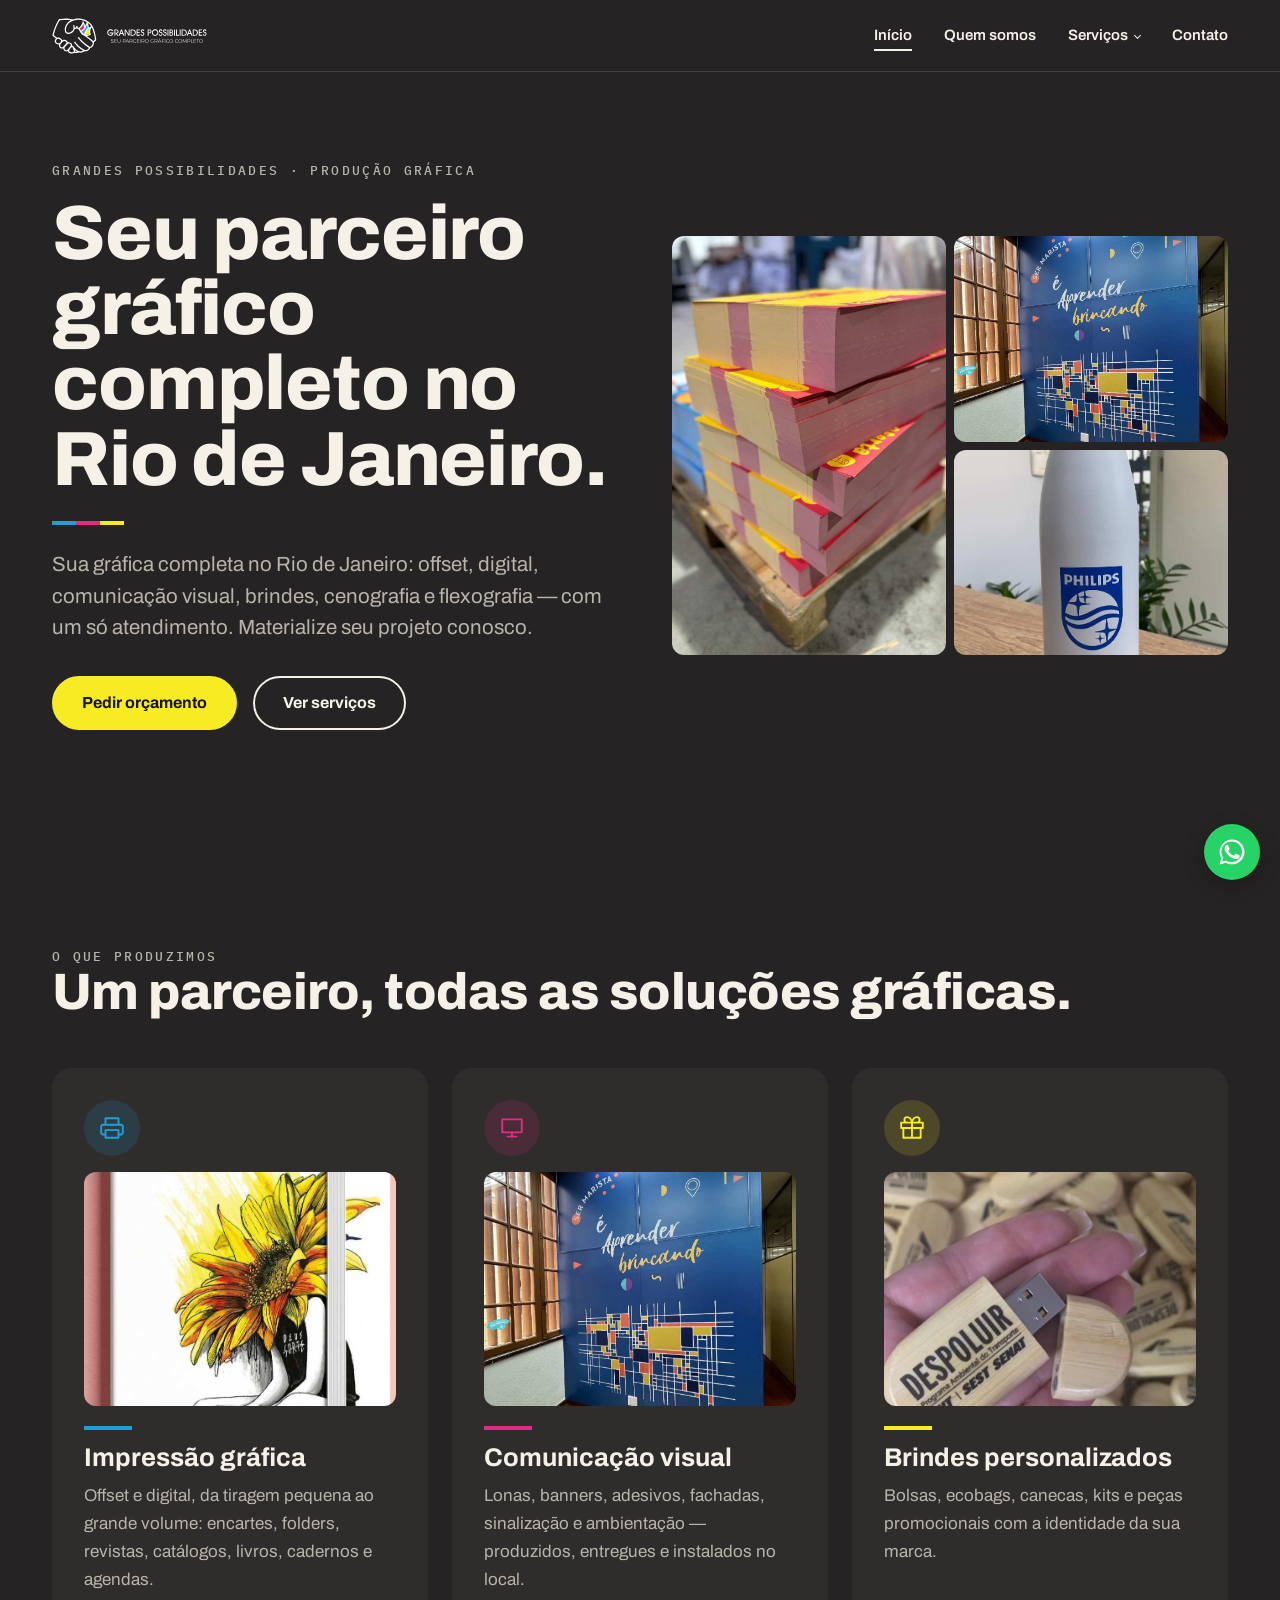
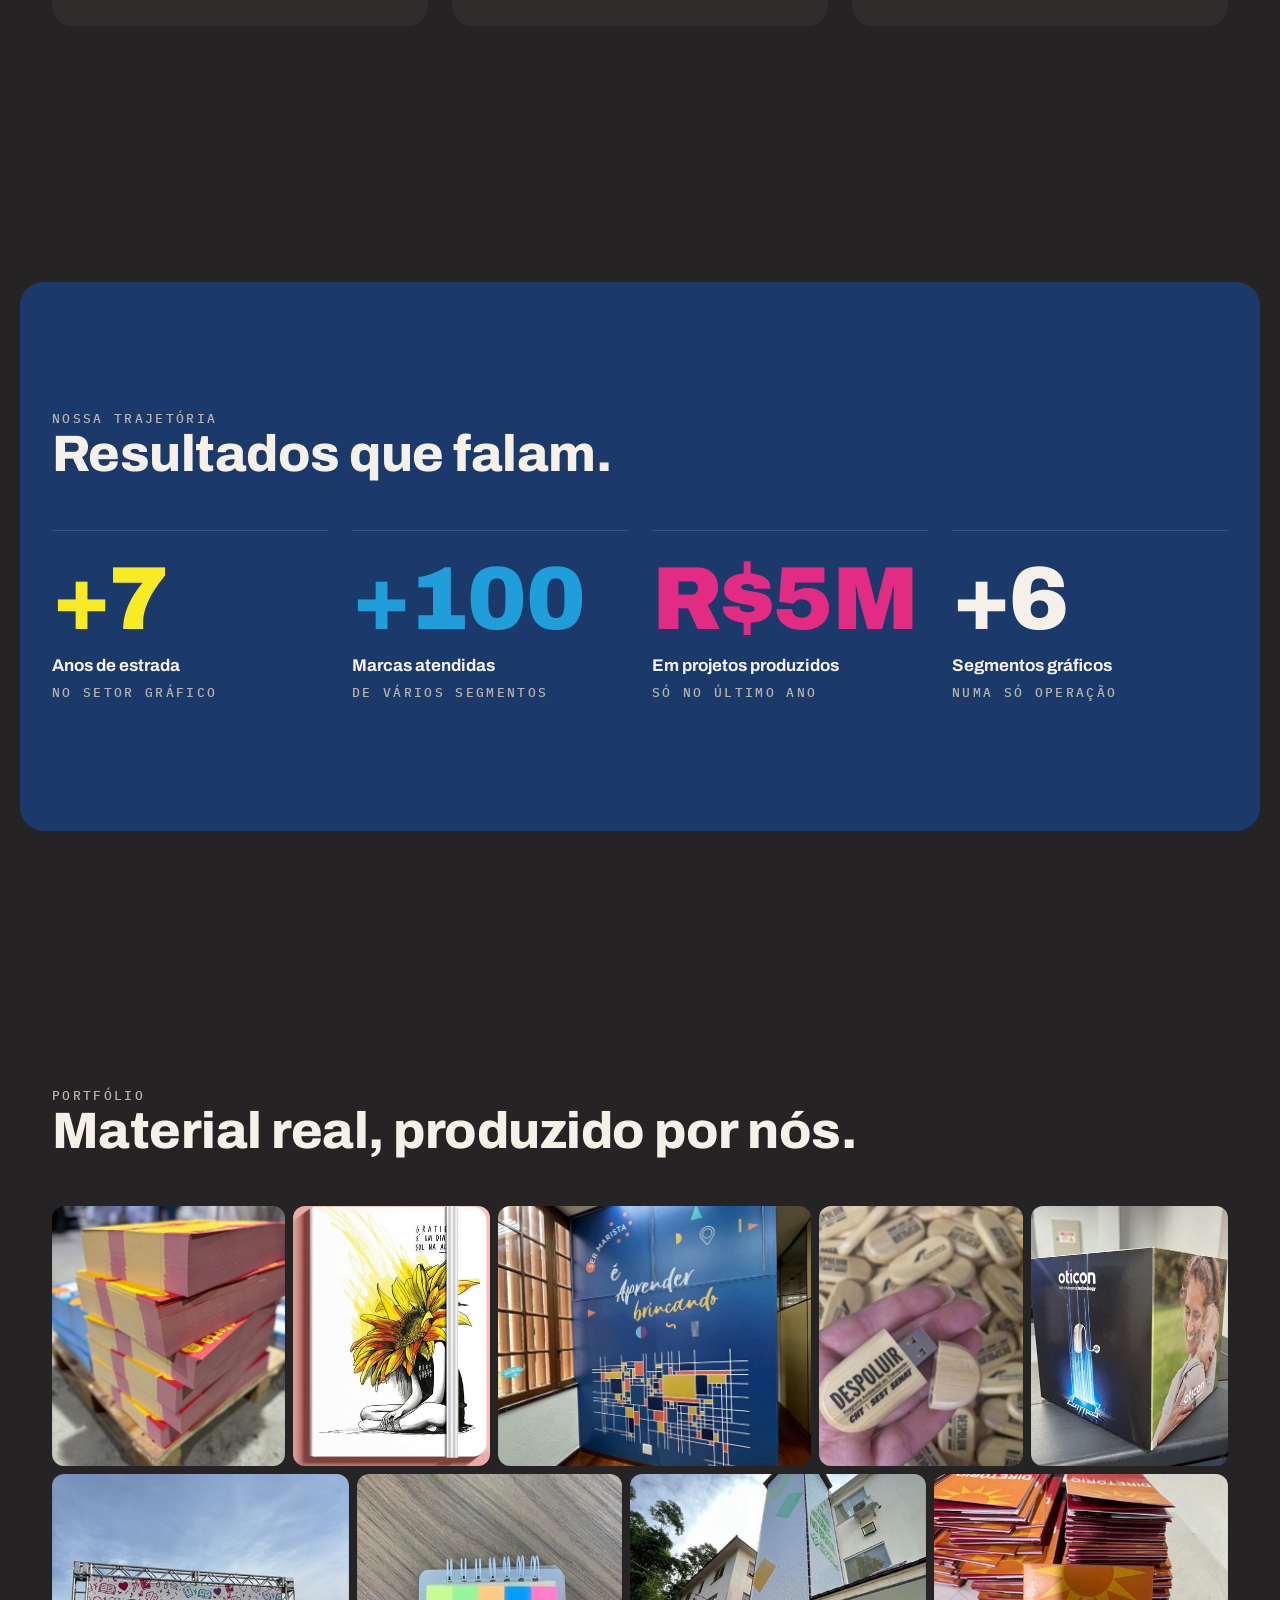
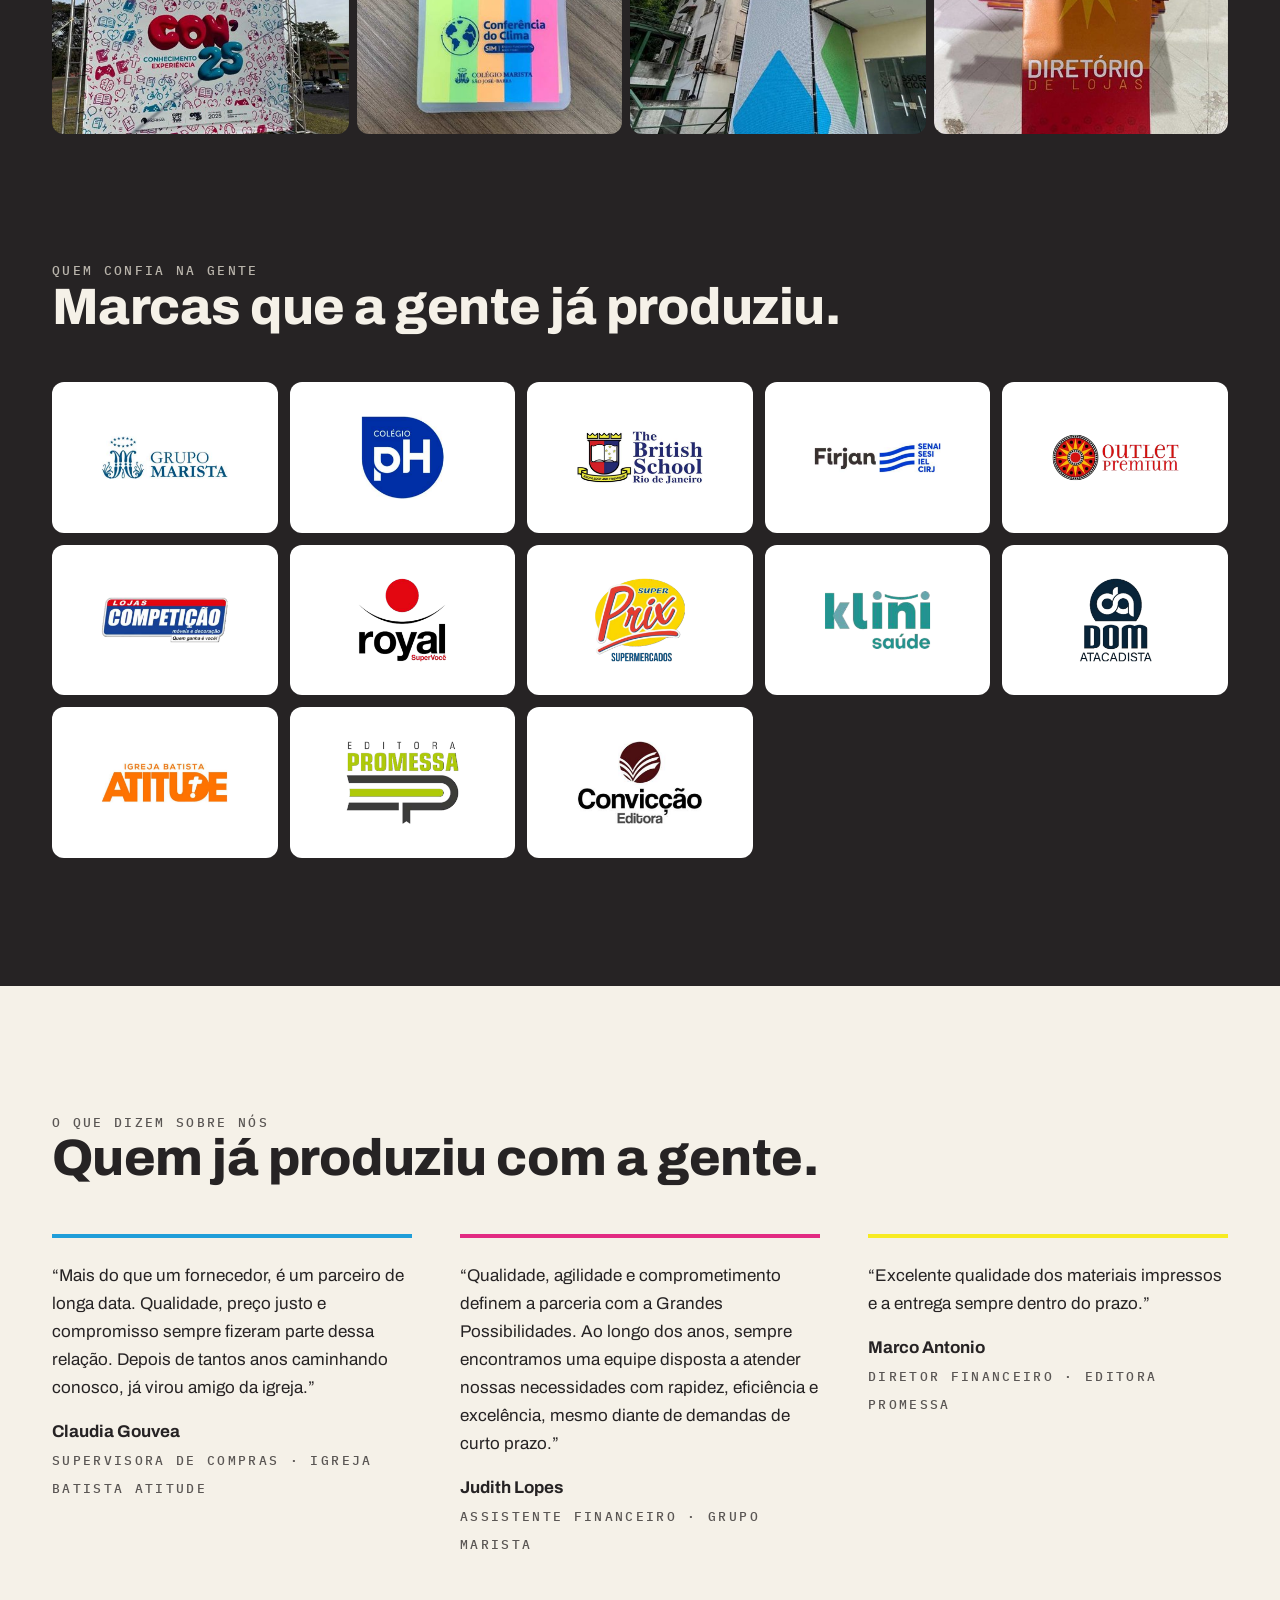
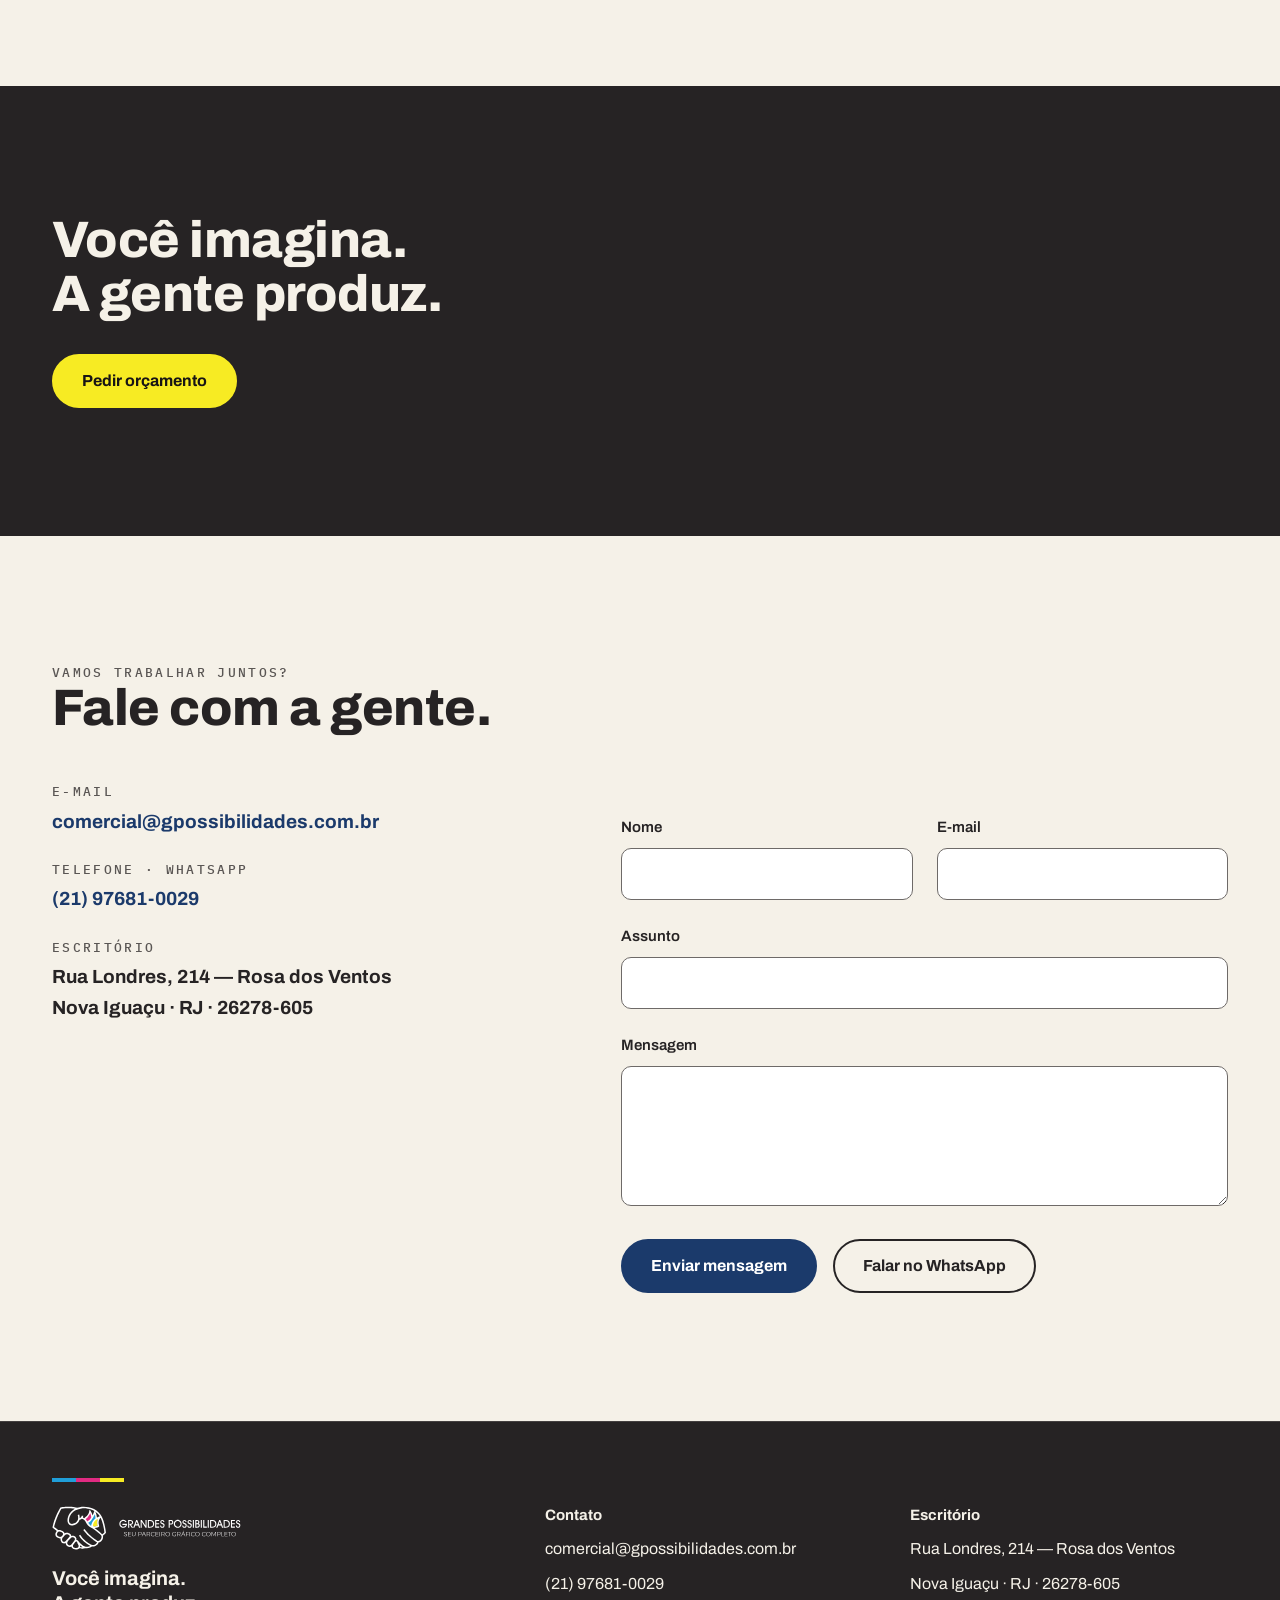
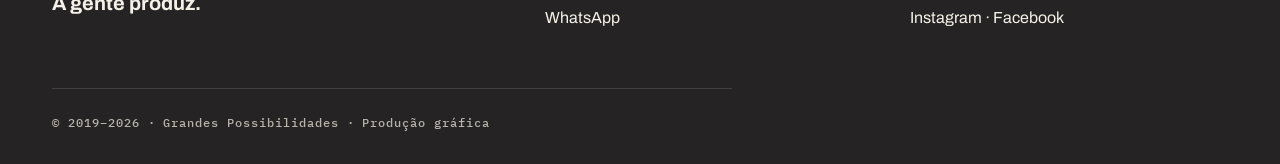
==== commit 29e48ac5: "Acrescenta o CEP, conferido no Perfil da Empresa no Google O endereco do perfil ja estava correto. O" ====
--- a/index.html
+++ b/index.html
@@ -45,6 +45,7 @@
     "@type": "PostalAddress",
     "streetAddress": "Rua Londres, 214 — Rosa dos Ventos",
     "addressLocality": "Nova Iguaçu",
+    "postalCode": "26278-605",
     "addressRegion": "RJ",
     "addressCountry": "BR"
   },
@@ -266,7 +267,7 @@
           </div>
           <div class="dado">
             <span class="rotulo rotulo--suave">Escritório</span>
-            <p>Rua Londres, 214 — Rosa dos Ventos<br>Nova Iguaçu · RJ</p>
+            <p>Rua Londres, 214 — Rosa dos Ventos<br>Nova Iguaçu · RJ · 26278-605</p>
           </div>
         </div>
         <form class="form" data-form novalidate action="https://api.web3forms.com/submit" method="POST">
@@ -325,7 +326,7 @@
         <h3>Escritório</h3>
         <ul>
           <li>Rua Londres, 214 — Rosa dos Ventos</li>
-          <li>Nova Iguaçu · RJ</li>
+          <li>Nova Iguaçu · RJ · 26278-605</li>
           <li><a href="https://www.instagram.com/gpossibilidades/" target="_blank" rel="noopener">Instagram</a> · <a href="https://www.facebook.com/gpossibilidades" target="_blank" rel="noopener">Facebook</a></li>
         </ul>
       </div>
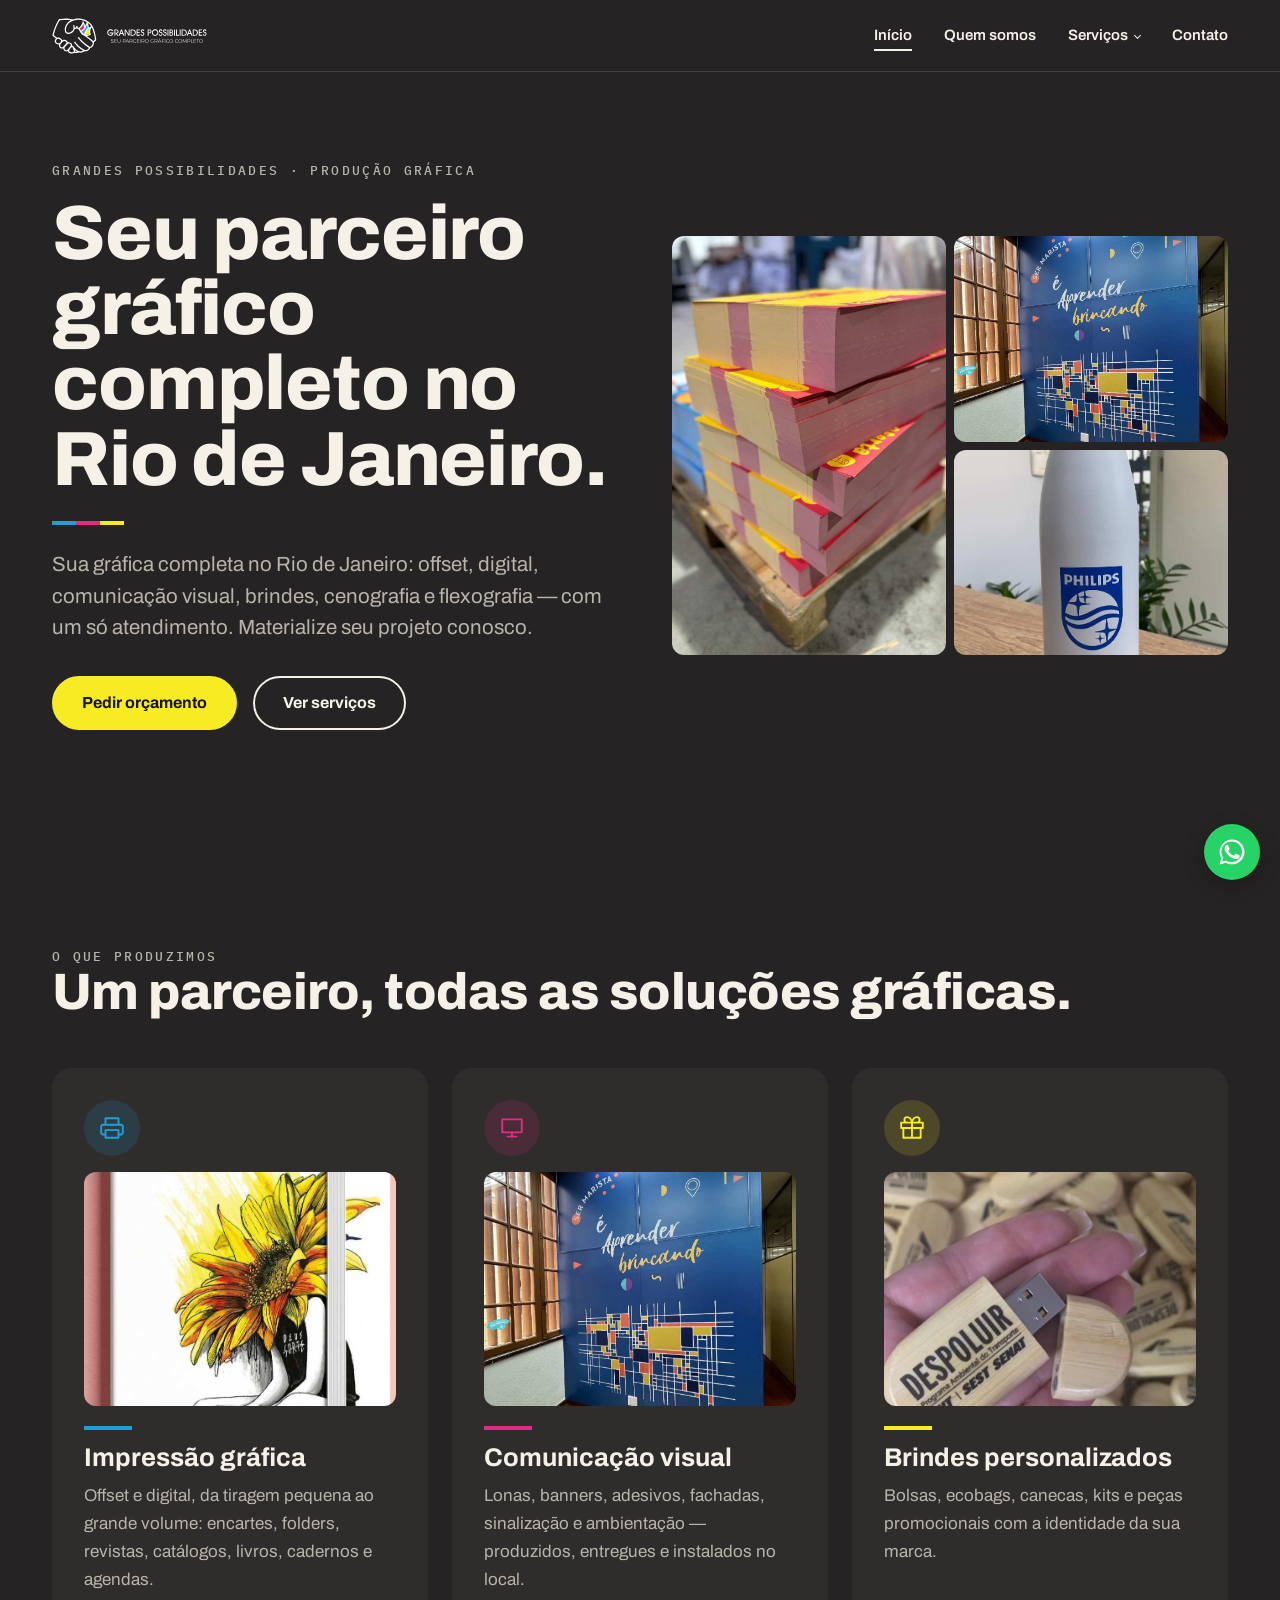
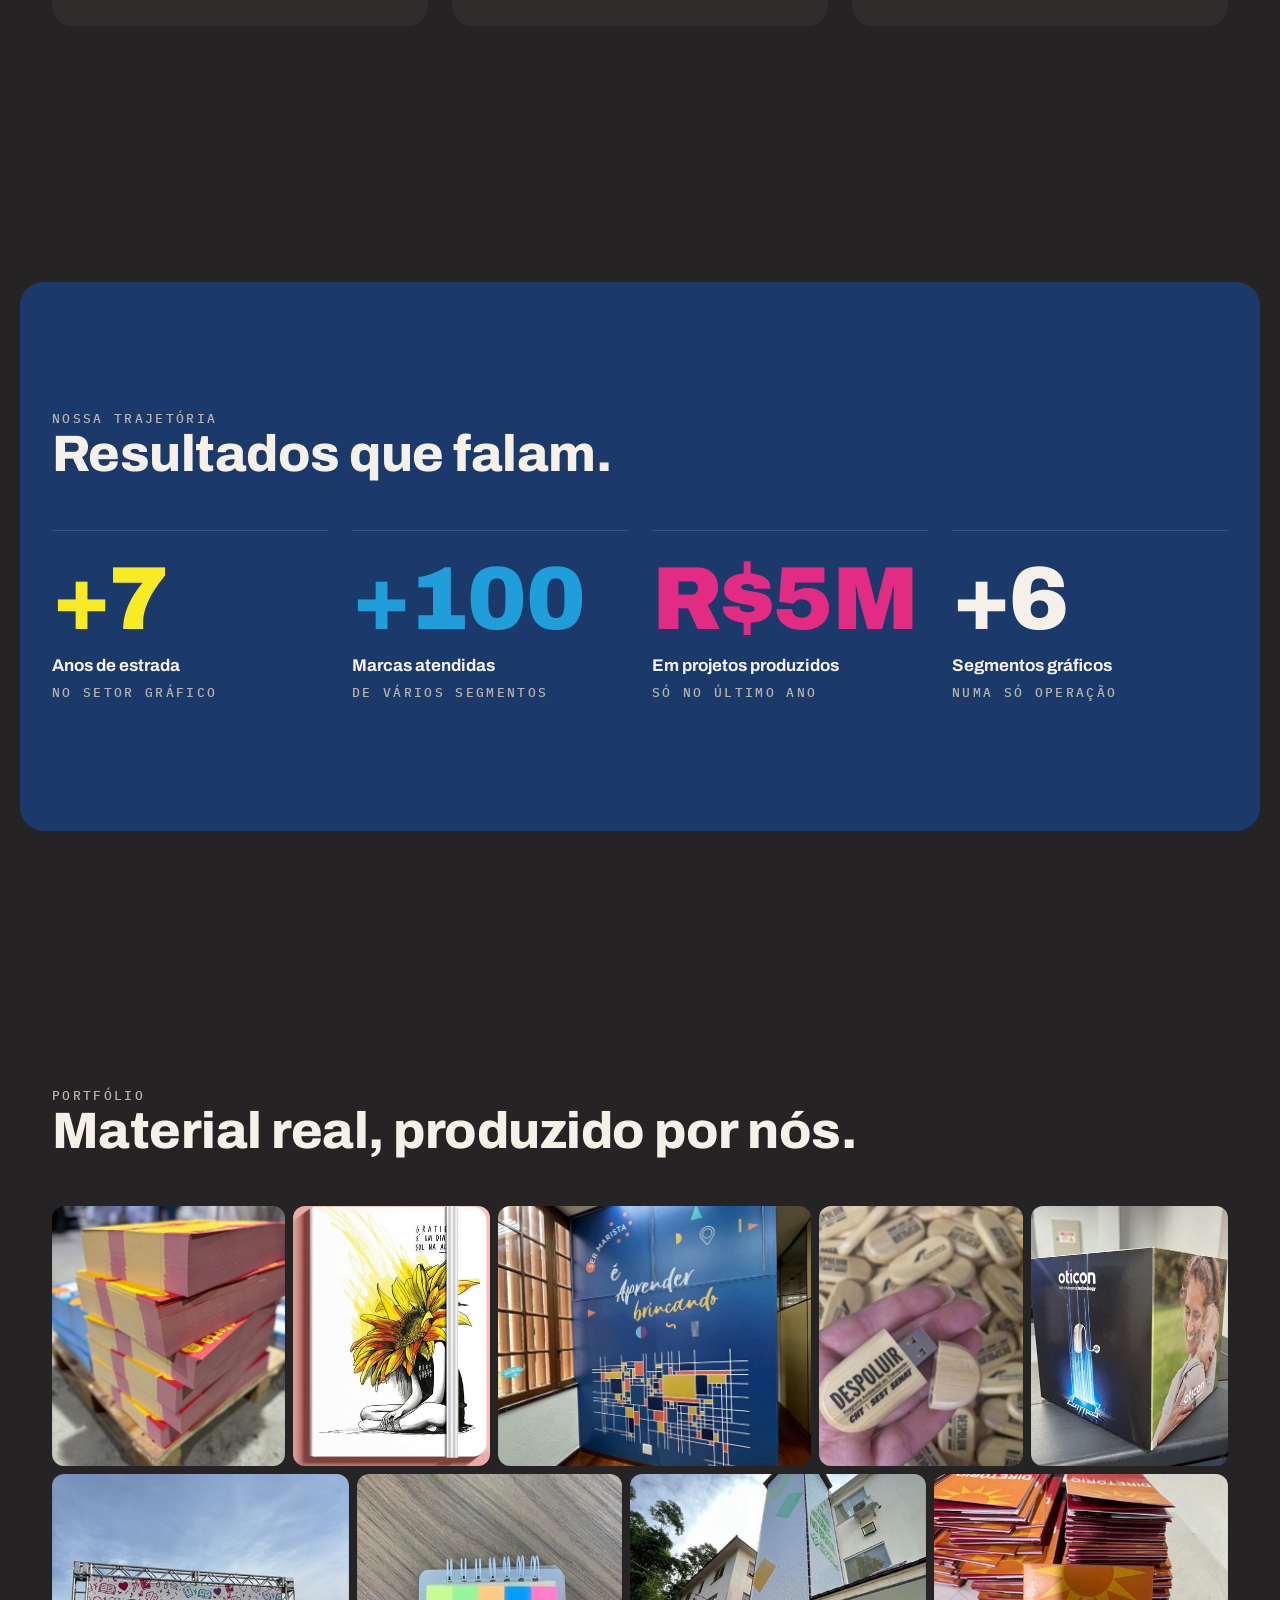
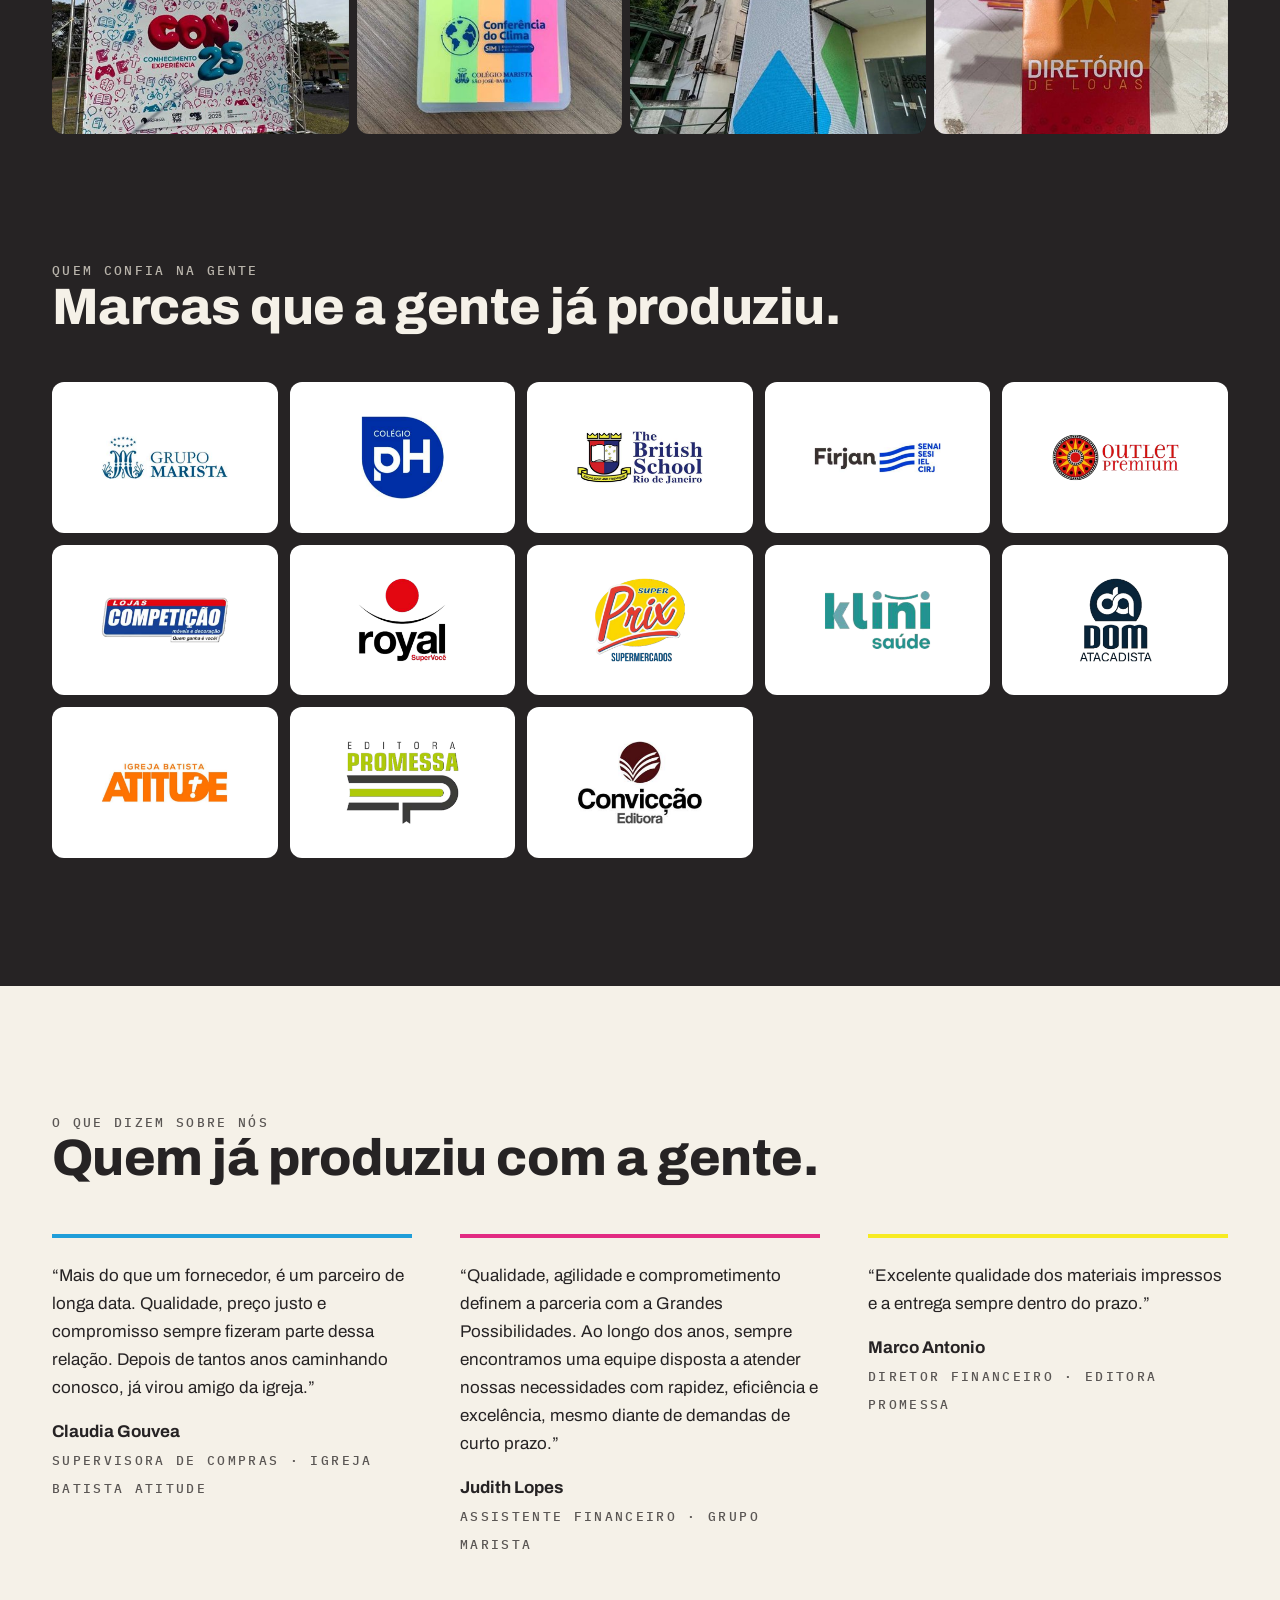
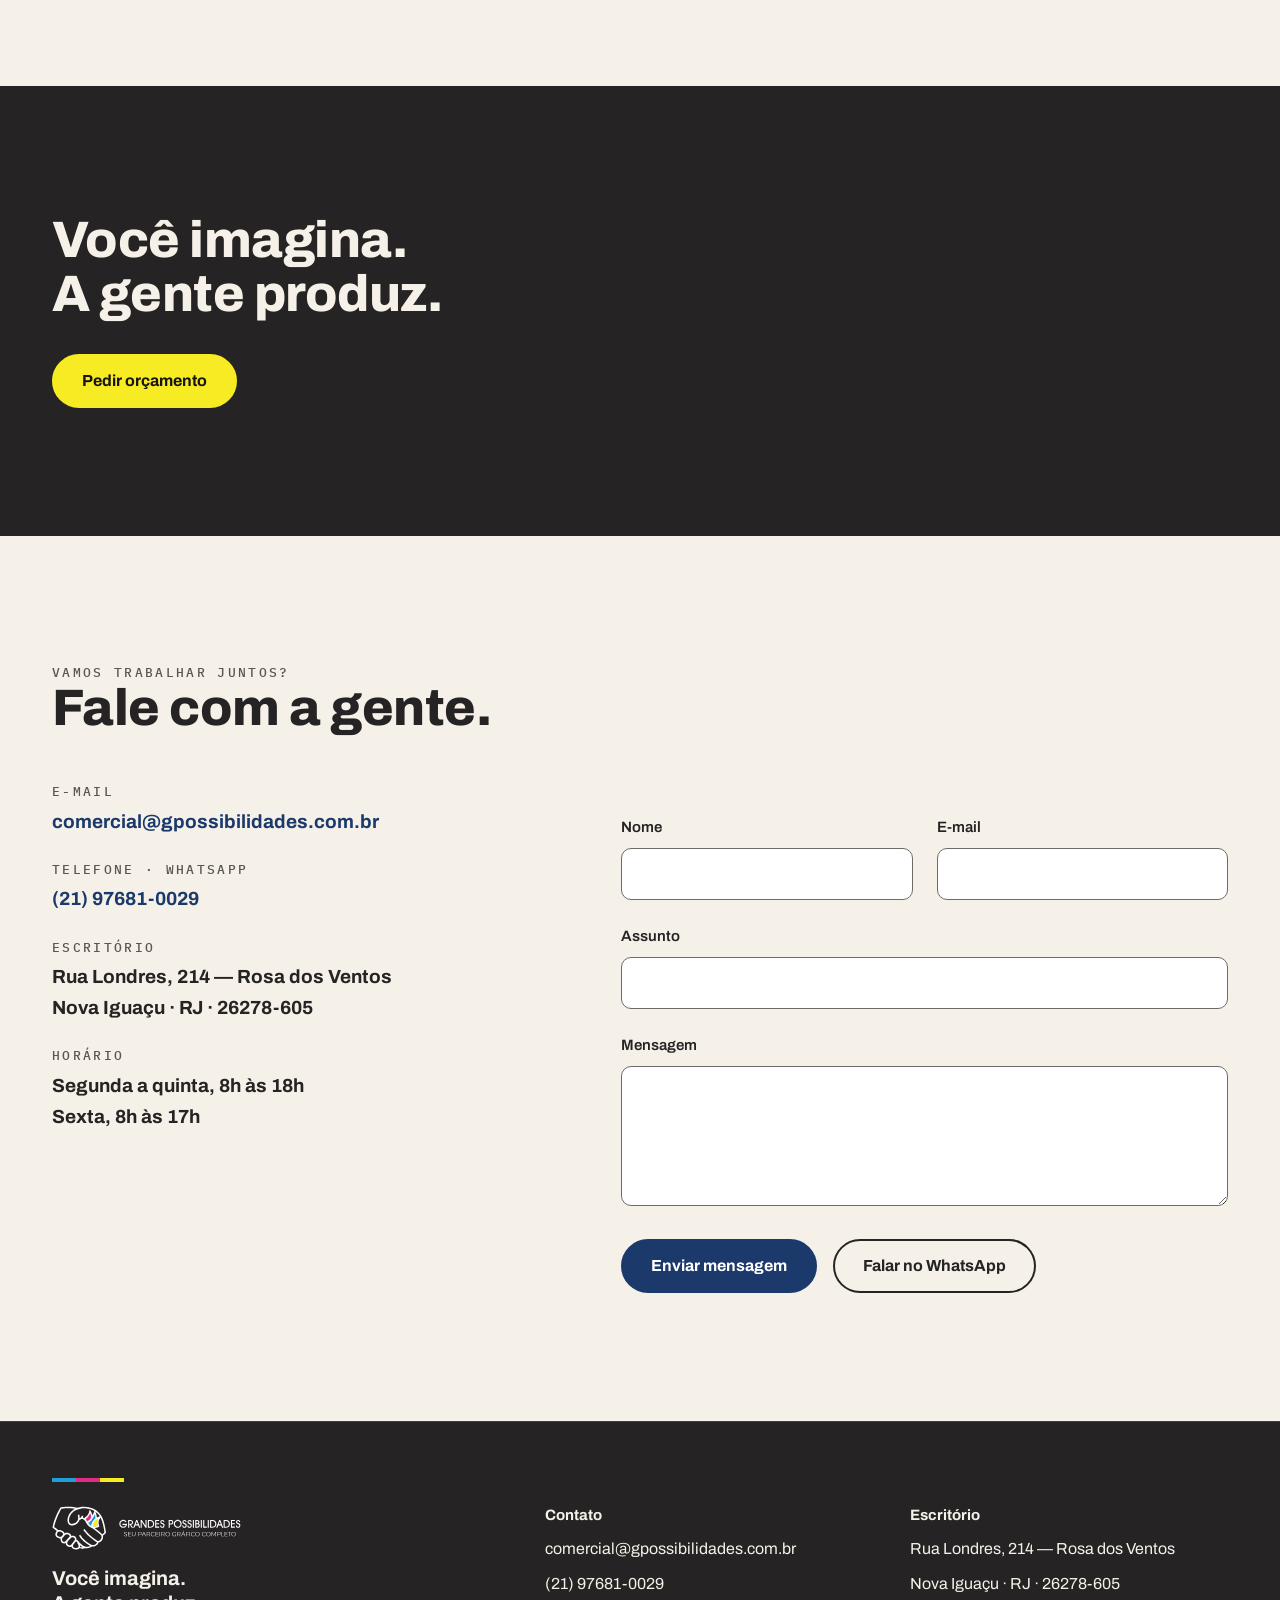
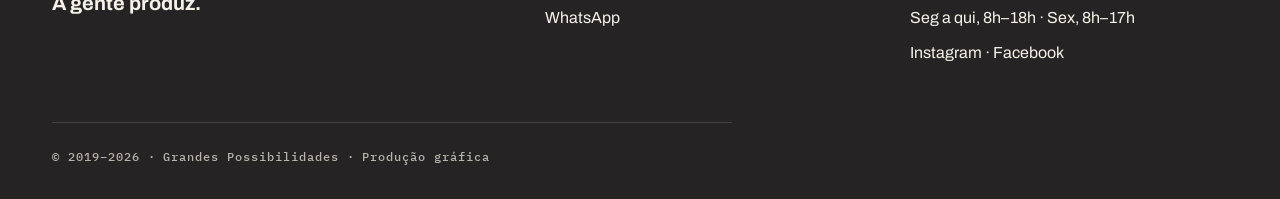
==== commit abc479e6: "Acrescenta o horario de funcionamento Conferido no Perfil da Empresa no Google: segunda a quinta das" ====
--- a/index.html
+++ b/index.html
@@ -49,6 +49,26 @@
     "addressRegion": "RJ",
     "addressCountry": "BR"
   },
+  "openingHoursSpecification": [
+    {
+      "@type": "OpeningHoursSpecification",
+      "dayOfWeek": ["Monday", "Tuesday", "Wednesday", "Thursday"],
+      "opens": "08:00",
+      "closes": "18:00"
+    },
+    {
+      "@type": "OpeningHoursSpecification",
+      "dayOfWeek": "Friday",
+      "opens": "08:00",
+      "closes": "17:00"
+    },
+    {
+      "@type": "OpeningHoursSpecification",
+      "dayOfWeek": ["Saturday", "Sunday"],
+      "opens": "00:00",
+      "closes": "00:00"
+    }
+  ],
   "areaServed": [
     { "@type": "City", "name": "Nova Iguaçu" },
     { "@type": "City", "name": "Rio de Janeiro" },
@@ -269,6 +289,10 @@
             <span class="rotulo rotulo--suave">Escritório</span>
             <p>Rua Londres, 214 — Rosa dos Ventos<br>Nova Iguaçu · RJ · 26278-605</p>
           </div>
+          <div class="dado">
+            <span class="rotulo rotulo--suave">Horário</span>
+            <p>Segunda a quinta, 8h às 18h<br>Sexta, 8h às 17h</p>
+          </div>
         </div>
         <form class="form" data-form novalidate action="https://api.web3forms.com/submit" method="POST">
           <input type="hidden" name="access_key" value="000b3480-ad19-4293-ba53-843ecad4bc43">
@@ -327,6 +351,7 @@
         <ul>
           <li>Rua Londres, 214 — Rosa dos Ventos</li>
           <li>Nova Iguaçu · RJ · 26278-605</li>
+          <li>Seg a qui, 8h–18h · Sex, 8h–17h</li>
           <li><a href="https://www.instagram.com/gpossibilidades/" target="_blank" rel="noopener">Instagram</a> · <a href="https://www.facebook.com/gpossibilidades" target="_blank" rel="noopener">Facebook</a></li>
         </ul>
       </div>
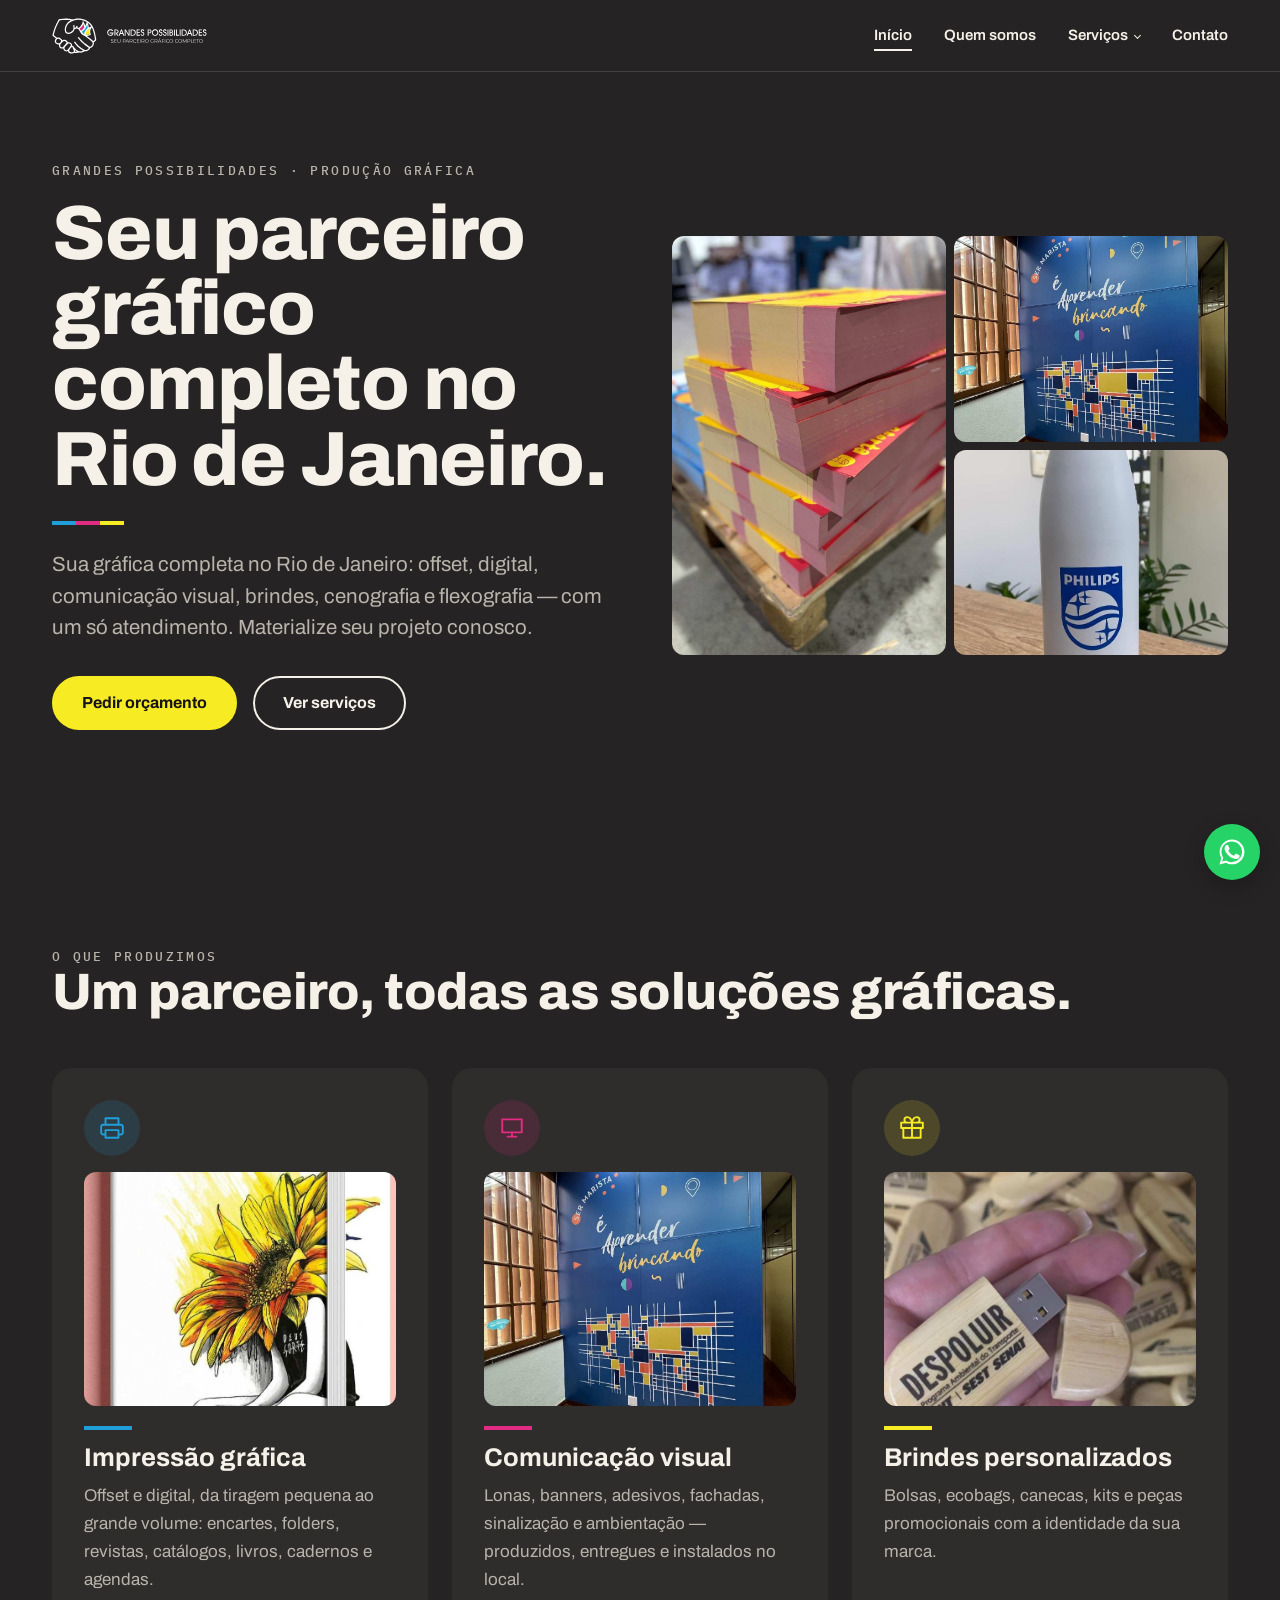
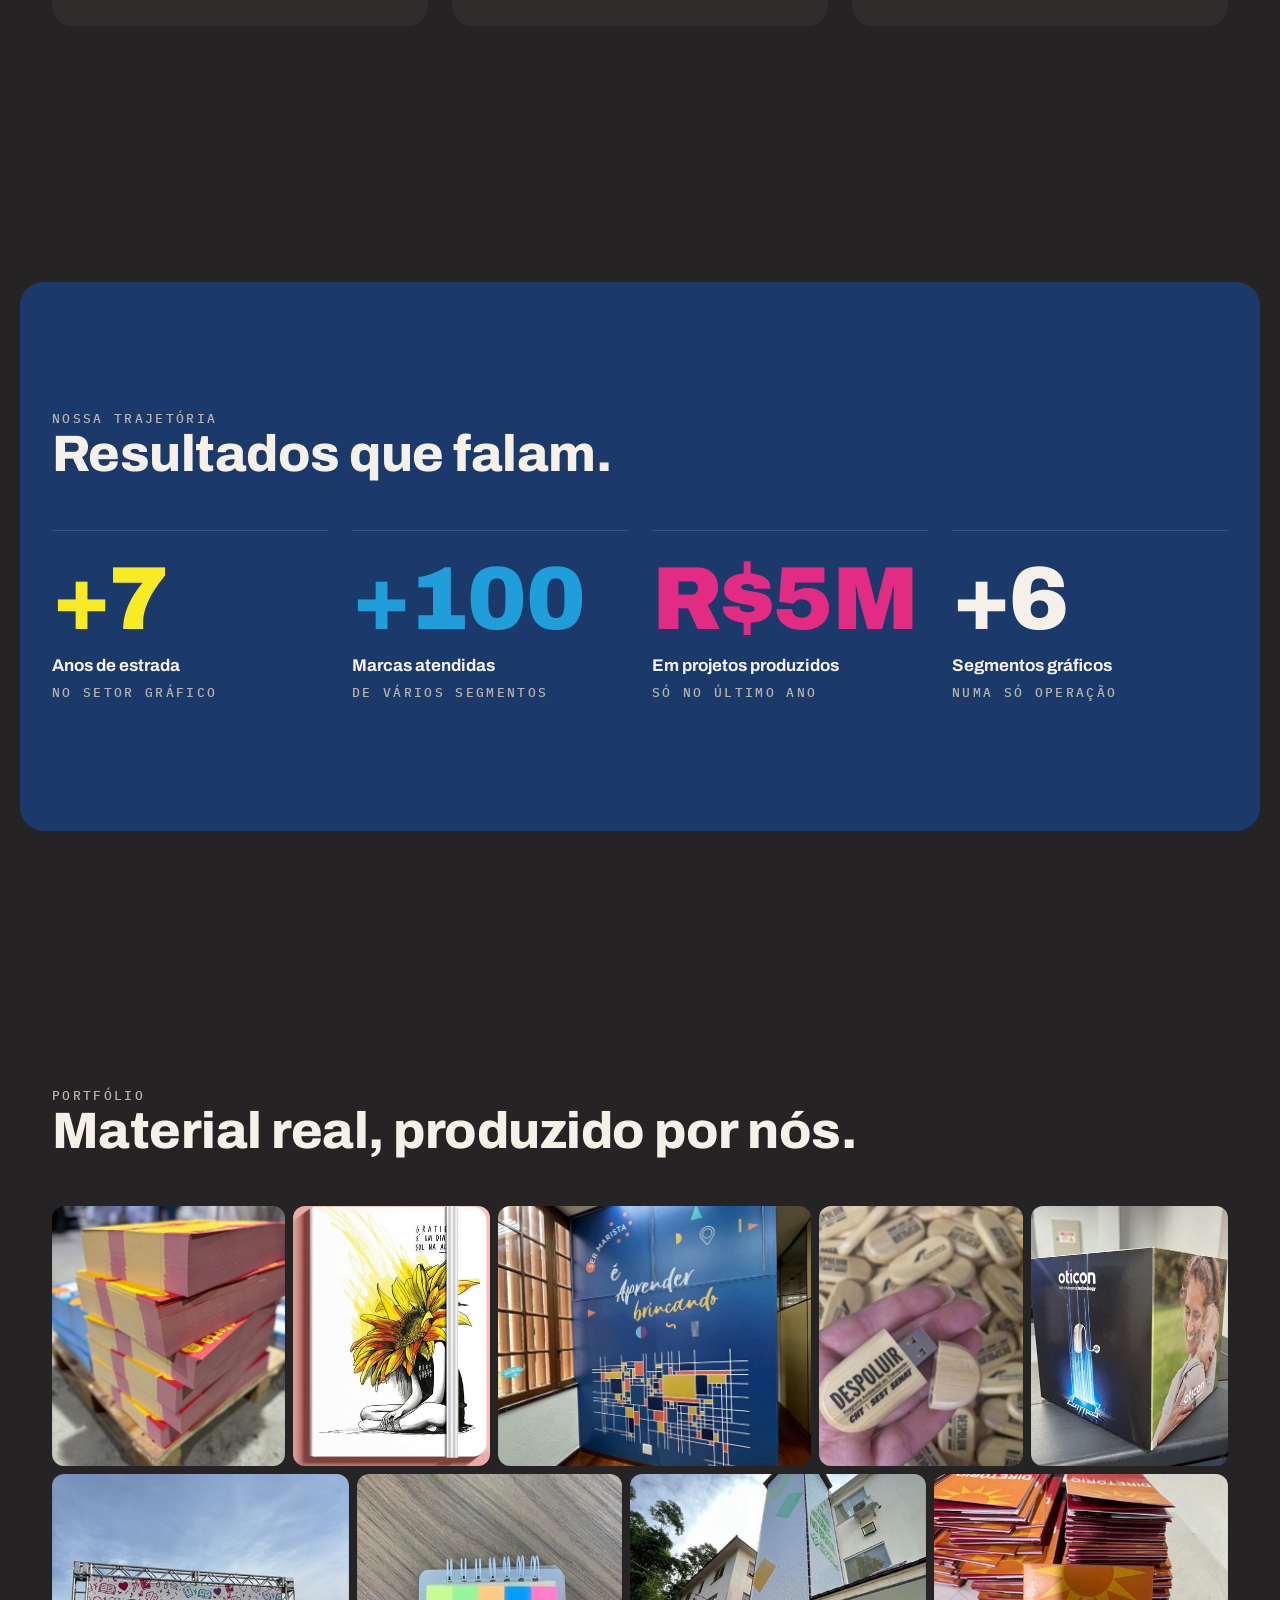
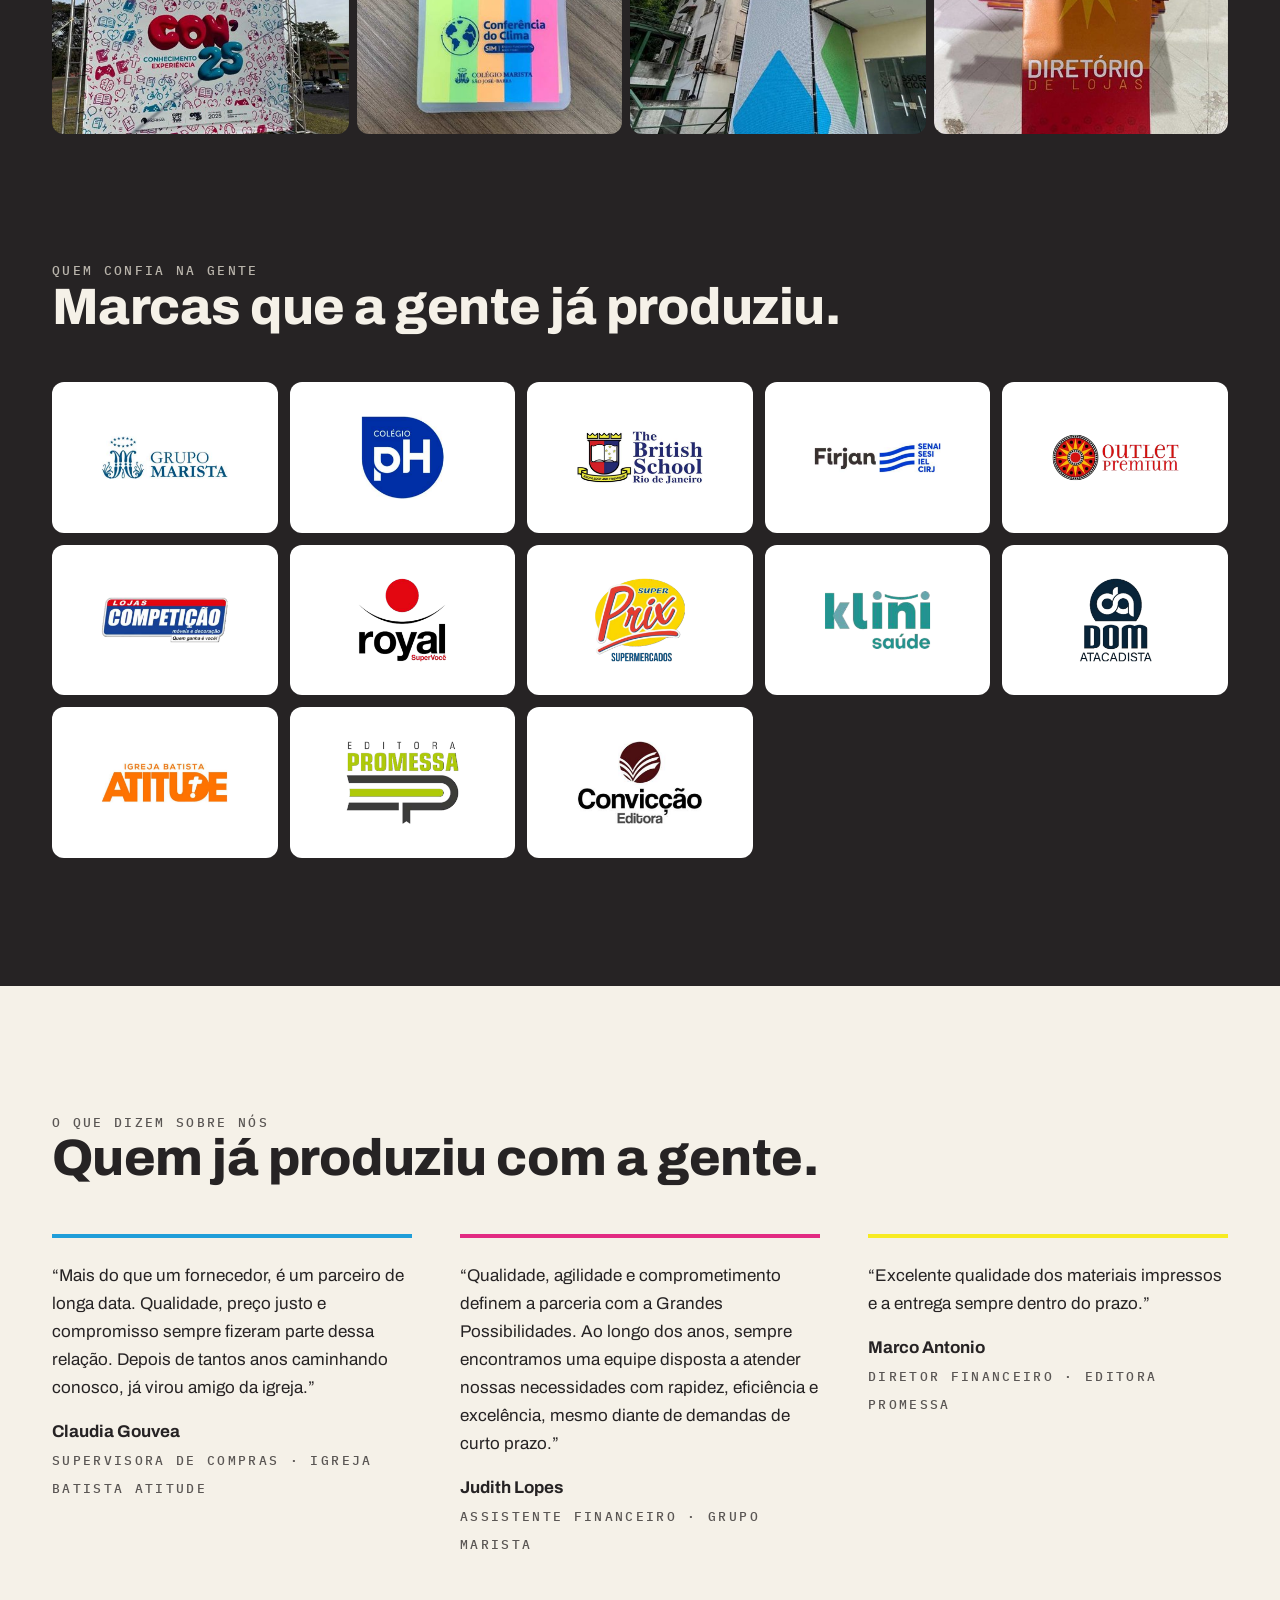
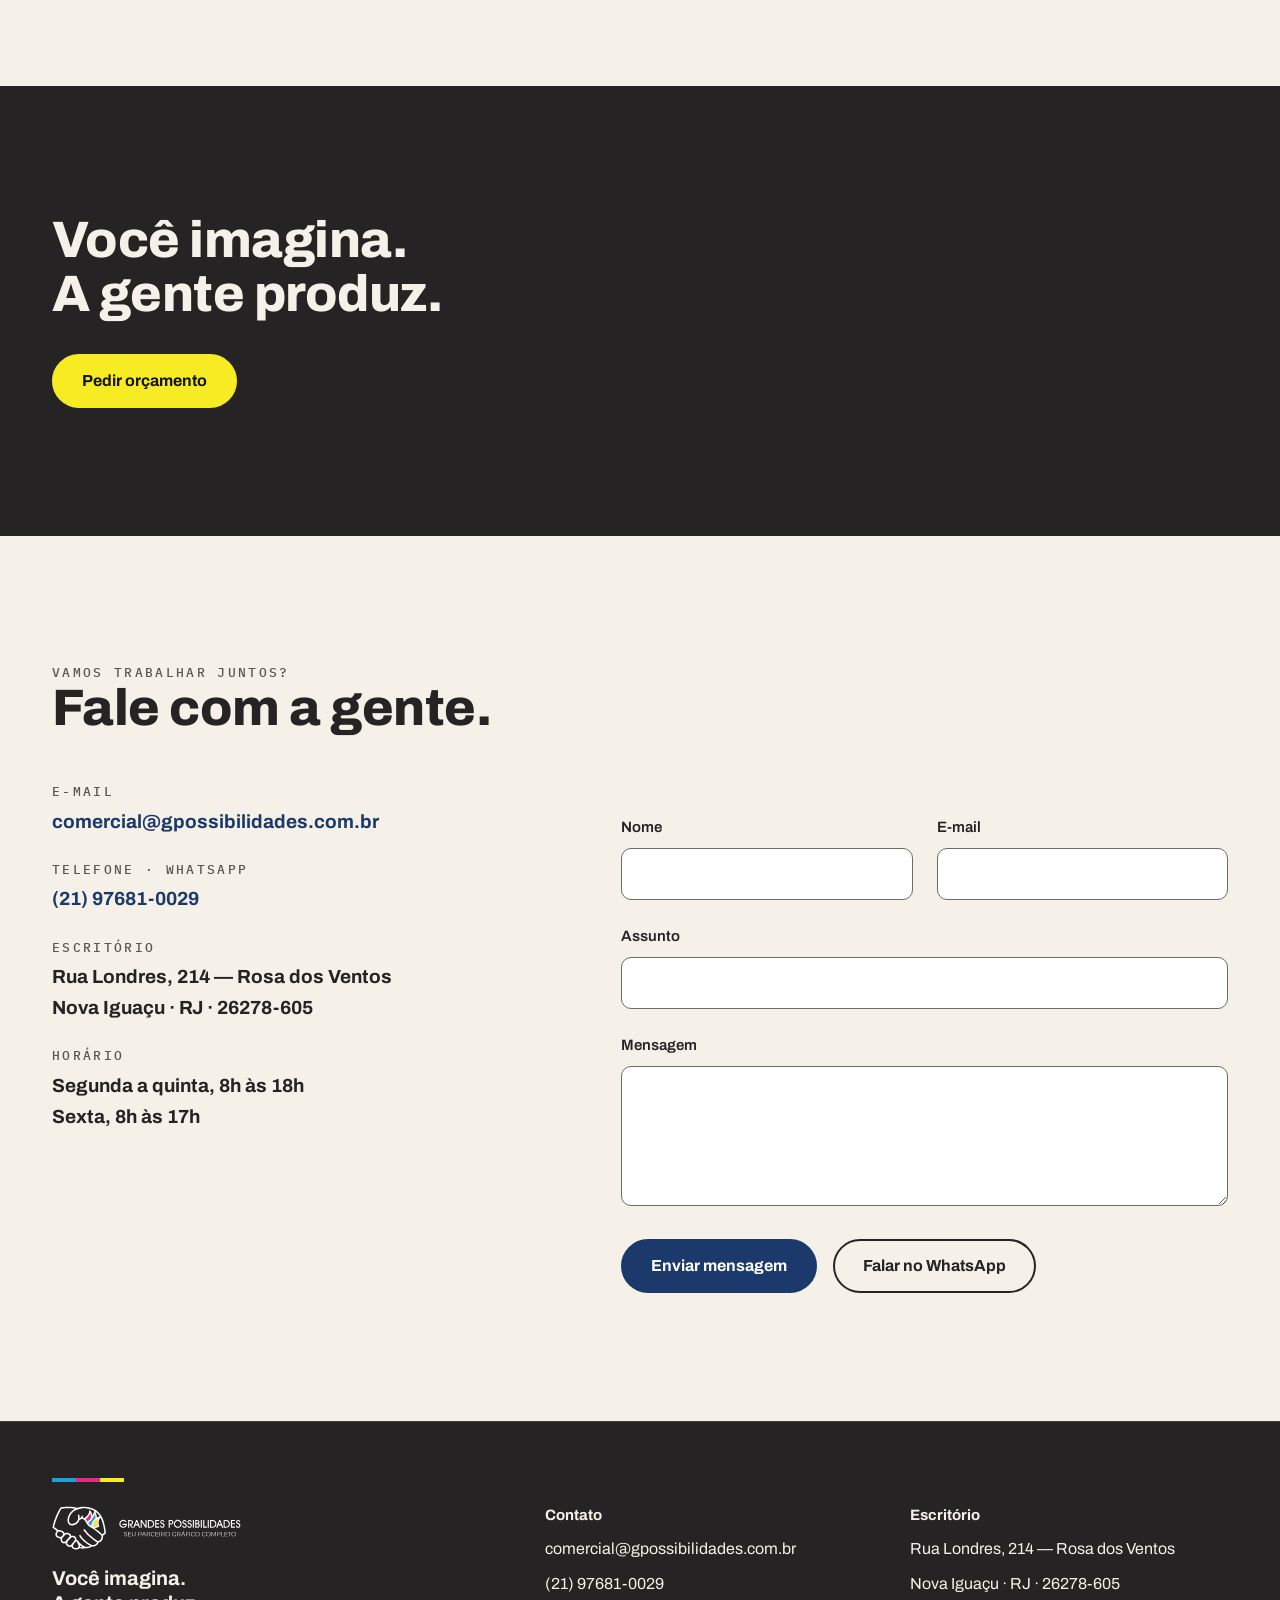
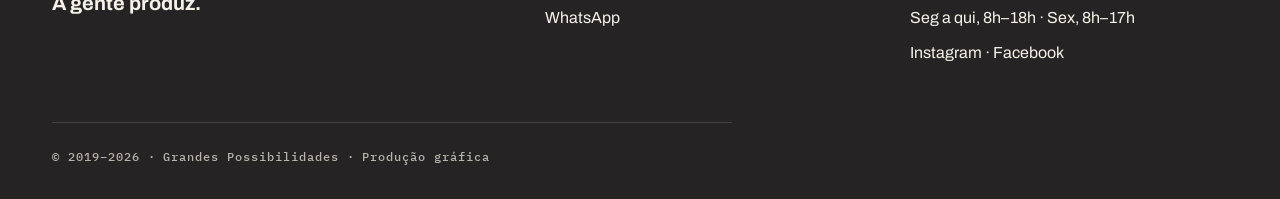
==== commit 1e37f4a4: "Faz o site caber na tela em qualquer largura Causa raiz: ".nav ul" (1 classe + 1 tipo) vencia ".subm" ====
--- a/index.html
+++ b/index.html
@@ -23,7 +23,7 @@
 <link rel="icon" href="/assets/img/favicon-192.png" sizes="192x192" type="image/png">
 <link rel="apple-touch-icon" href="/assets/img/apple-touch-icon.png">
 <link rel="preload" as="font" type="font/woff2" href="/assets/fontes/archivo-var-latin.woff2" crossorigin>
-<link rel="stylesheet" href="/assets/css/style.css">
+<link rel="stylesheet" href="/assets/css/style.css?v=202610232115">
 
 <script type="application/ld+json">
 {
@@ -364,6 +364,6 @@
   <svg viewBox="0 0 24 24" aria-hidden="true"><path d="M17.47 14.38c-.3-.15-1.75-.86-2.02-.96-.27-.1-.47-.15-.67.15-.2.3-.77.96-.94 1.16-.17.2-.35.22-.64.07-.3-.15-1.25-.46-2.38-1.47-.88-.78-1.47-1.75-1.65-2.05-.17-.3-.02-.46.13-.6.13-.14.3-.35.45-.52.15-.17.2-.3.3-.5.1-.2.05-.37-.02-.52-.08-.15-.67-1.6-.92-2.2-.24-.58-.49-.5-.67-.51h-.57c-.2 0-.52.07-.79.37-.27.3-1.04 1.01-1.04 2.47s1.06 2.86 1.21 3.06c.15.2 2.1 3.2 5.08 4.49.71.3 1.26.49 1.69.63.71.22 1.36.19 1.87.12.57-.09 1.75-.72 2-1.41.25-.69.25-1.28.17-1.41-.07-.13-.27-.2-.57-.35zM12.04 2C6.58 2 2.13 6.45 2.13 11.91c0 1.75.46 3.45 1.32 4.95L2 22l5.25-1.38c1.45.79 3.08 1.21 4.79 1.21h.01c5.46 0 9.91-4.45 9.91-9.91C21.96 6.45 17.5 2 12.04 2zm0 18.15h-.01c-1.53 0-3.03-.41-4.34-1.19l-.31-.18-3.23.85.86-3.15-.2-.32a8.2 8.2 0 0 1-1.26-4.36c0-4.54 3.7-8.23 8.25-8.23 2.2 0 4.27.86 5.83 2.42a8.19 8.19 0 0 1 2.41 5.82c0 4.54-3.7 8.23-8.24 8.23z"/></svg>
 </a>
 
-<script src="/assets/js/main.js"></script>
+<script src="/assets/js/main.js?v=202610232115"></script>
 </body>
 </html>
--- a/assets/css/style.css
+++ b/assets/css/style.css
@@ -544,12 +544,15 @@
 .icone--amarelo { background: rgba(247, 235, 35, .15); }
 .icone--amarelo svg { stroke: var(--amarelo); }
 
-/* seções surgindo ao entrar na tela */
-.surge { opacity: 0; transform: translateY(16px); transition: opacity .5s, transform .5s cubic-bezier(.2,.7,.2,1); }
-.surge.visivel { opacity: 1; transform: none; }
+/* seções surgindo ao entrar na tela.
+   O conteúdo nunca depende de JavaScript para aparecer: só é escondido
+   se o próprio script conseguir rodar e decidir animar. */
+.surge { opacity: 1; transform: none; }
+.surge.oculto { opacity: 0; transform: translateY(16px); }
+.surge.visivel { opacity: 1; transform: none; transition: opacity .5s, transform .5s cubic-bezier(.2,.7,.2,1); }
 
 @media (prefers-reduced-motion: reduce) {
-  .surge { opacity: 1 !important; transform: none !important; }
+  .surge, .surge.oculto { opacity: 1 !important; transform: none !important; }
   .zap { animation: none; }
 }
 
@@ -560,24 +563,55 @@
   border-right: 1.5px solid currentColor; border-bottom: 1.5px solid currentColor;
   transform: translateY(-2px) rotate(45deg);
 }
-.submenu {
-  position: absolute; top: 100%; left: -20px; min-width: 240px;
+/* ".nav ul" (1 classe + 1 tipo) vence ".submenu" (1 classe) na especificidade,
+   entao o display:flex do menu principal vazava para ca e jogava os itens lado
+   a lado, estourando a largura da tela. Dai o ".nav" no seletor.
+   Ancorado pela direita: nunca passa da borda, esteja o menu onde estiver. */
+.nav .submenu {
+  position: absolute; top: 100%; left: auto; right: 0; min-width: 240px;
+  display: block; flex-direction: column; gap: 0;
   background: var(--grafite); border: 1px solid var(--linha-escura);
   border-radius: var(--r-foto); padding: 8px 0;
   opacity: 0; visibility: hidden; transform: translateY(6px);
   transition: opacity .15s, transform .15s, visibility .15s;
-  display: block;
-}
-.tem-sub:hover > .submenu, .tem-sub:focus-within > .submenu { opacity: 1; visibility: visible; transform: none; }
+}
+.nav .tem-sub:hover > .submenu, .nav .tem-sub:focus-within > .submenu { opacity: 1; visibility: visible; transform: none; }
 .submenu li { border: 0; }
 .submenu a { display: block; padding: 11px 20px; font-size: 15px; font-weight: 600; border-bottom: 0; }
 .submenu a:hover { background: rgba(245, 241, 232, .07); border-bottom: 0; }
 
 @media (max-width: 900px) {
-  .submenu {
-    position: static; opacity: 1; visibility: visible; transform: none;
+  .nav .submenu {
+    position: static; opacity: 1; visibility: visible; transform: none; right: auto;
     border: 0; border-radius: 0; padding: 0 0 8px 16px; min-width: 0; background: transparent;
   }
   .submenu a { padding: 12px 0; font-size: 17px; color: var(--texto-2-escuro); }
   .tem-sub > a::after { display: none; }
 }
+
+/* ===== O site tem que caber na tela =====
+   Duas defesas. A primeira e a escala tipografica: o piso de 44px do H1 foi
+   pensado para o manual, mas numa tela de 320px uma palavra como
+   "possibilidades" sozinha ja passa da largura util. Abaixo de 400px a escala
+   desce um degrau. A segunda e a rede: se mesmo assim alguma palavra nao
+   couber, ela quebra em vez de empurrar a pagina inteira para o lado. */
+@media (max-width: 400px) {
+  :root {
+    --t-h1: 34px;
+    --t-h2: 27px;
+    --t-num: 46px;
+    --t-lead: 18px;
+  }
+}
+
+/* "R$5M" ocupa ~136px. Ate 360px a coluna fica menor que isso e os numeros
+   colidem, entao viram uma coluna so. De 375px para cima duas colunas cabem,
+   e e assim que a maioria dos celulares ve a pagina. */
+@media (max-width: 360px) {
+  .numeros { grid-template-columns: 1fr; gap: 24px; }
+}
+
+h1, h2, h3, h4, .h1, .h2, .h3 { overflow-wrap: break-word; hyphens: auto; }
+
+/* o e-mail e uma palavra so de 32 caracteres: quebra onde der */
+.dado a, .dado p, .rodape a[href^="mailto:"] { overflow-wrap: anywhere; }
